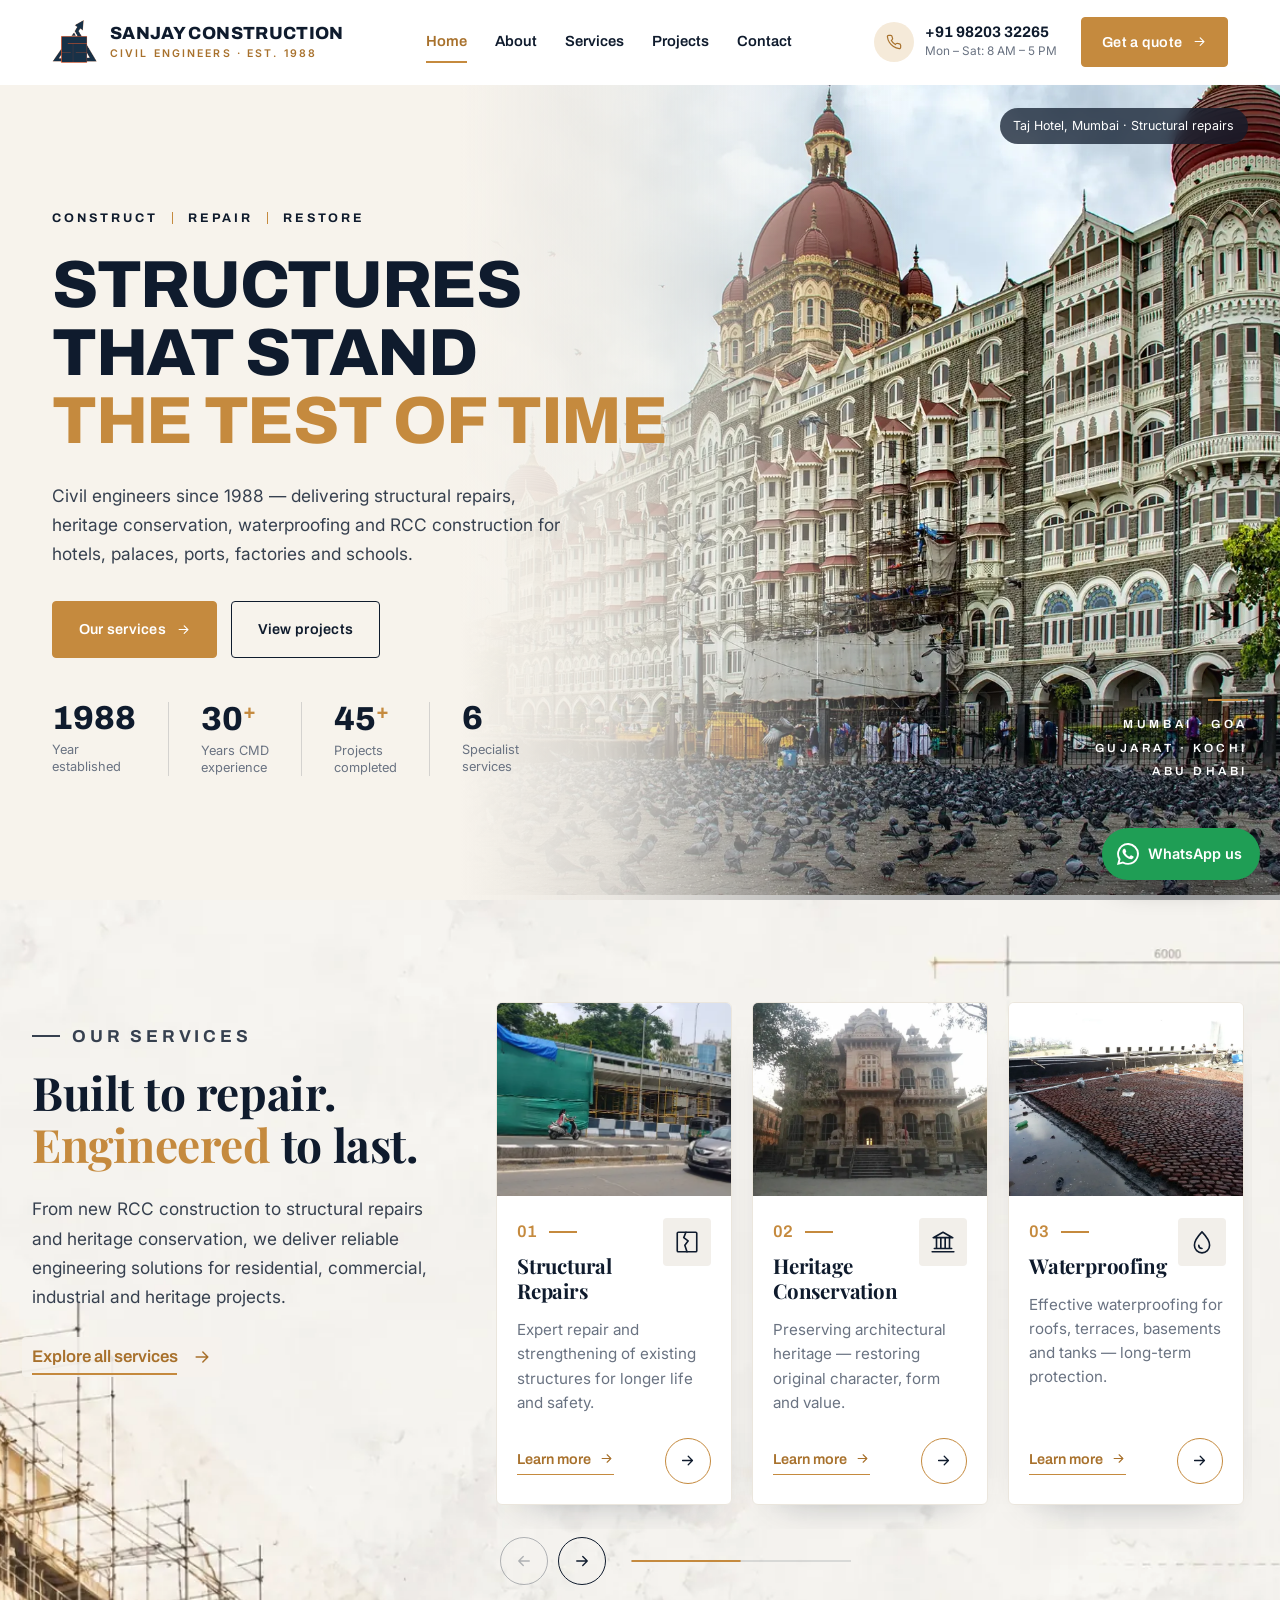
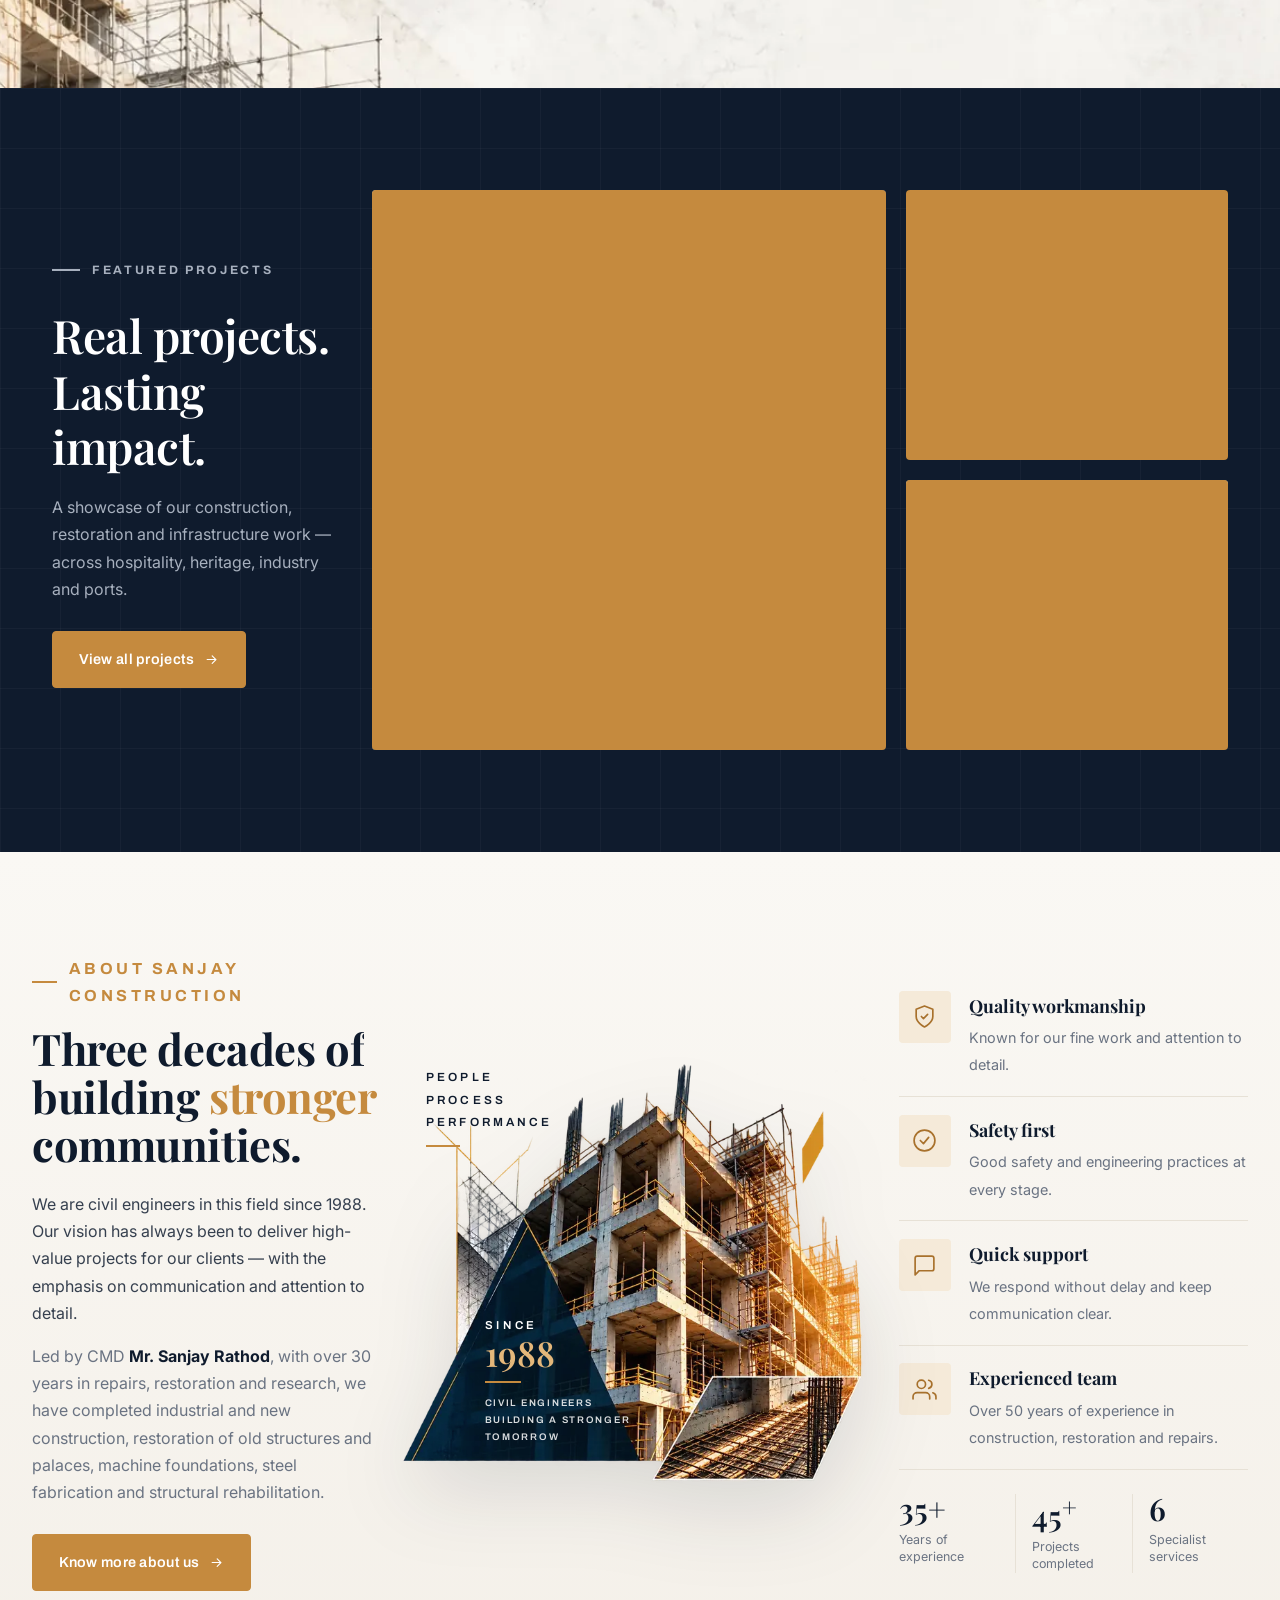
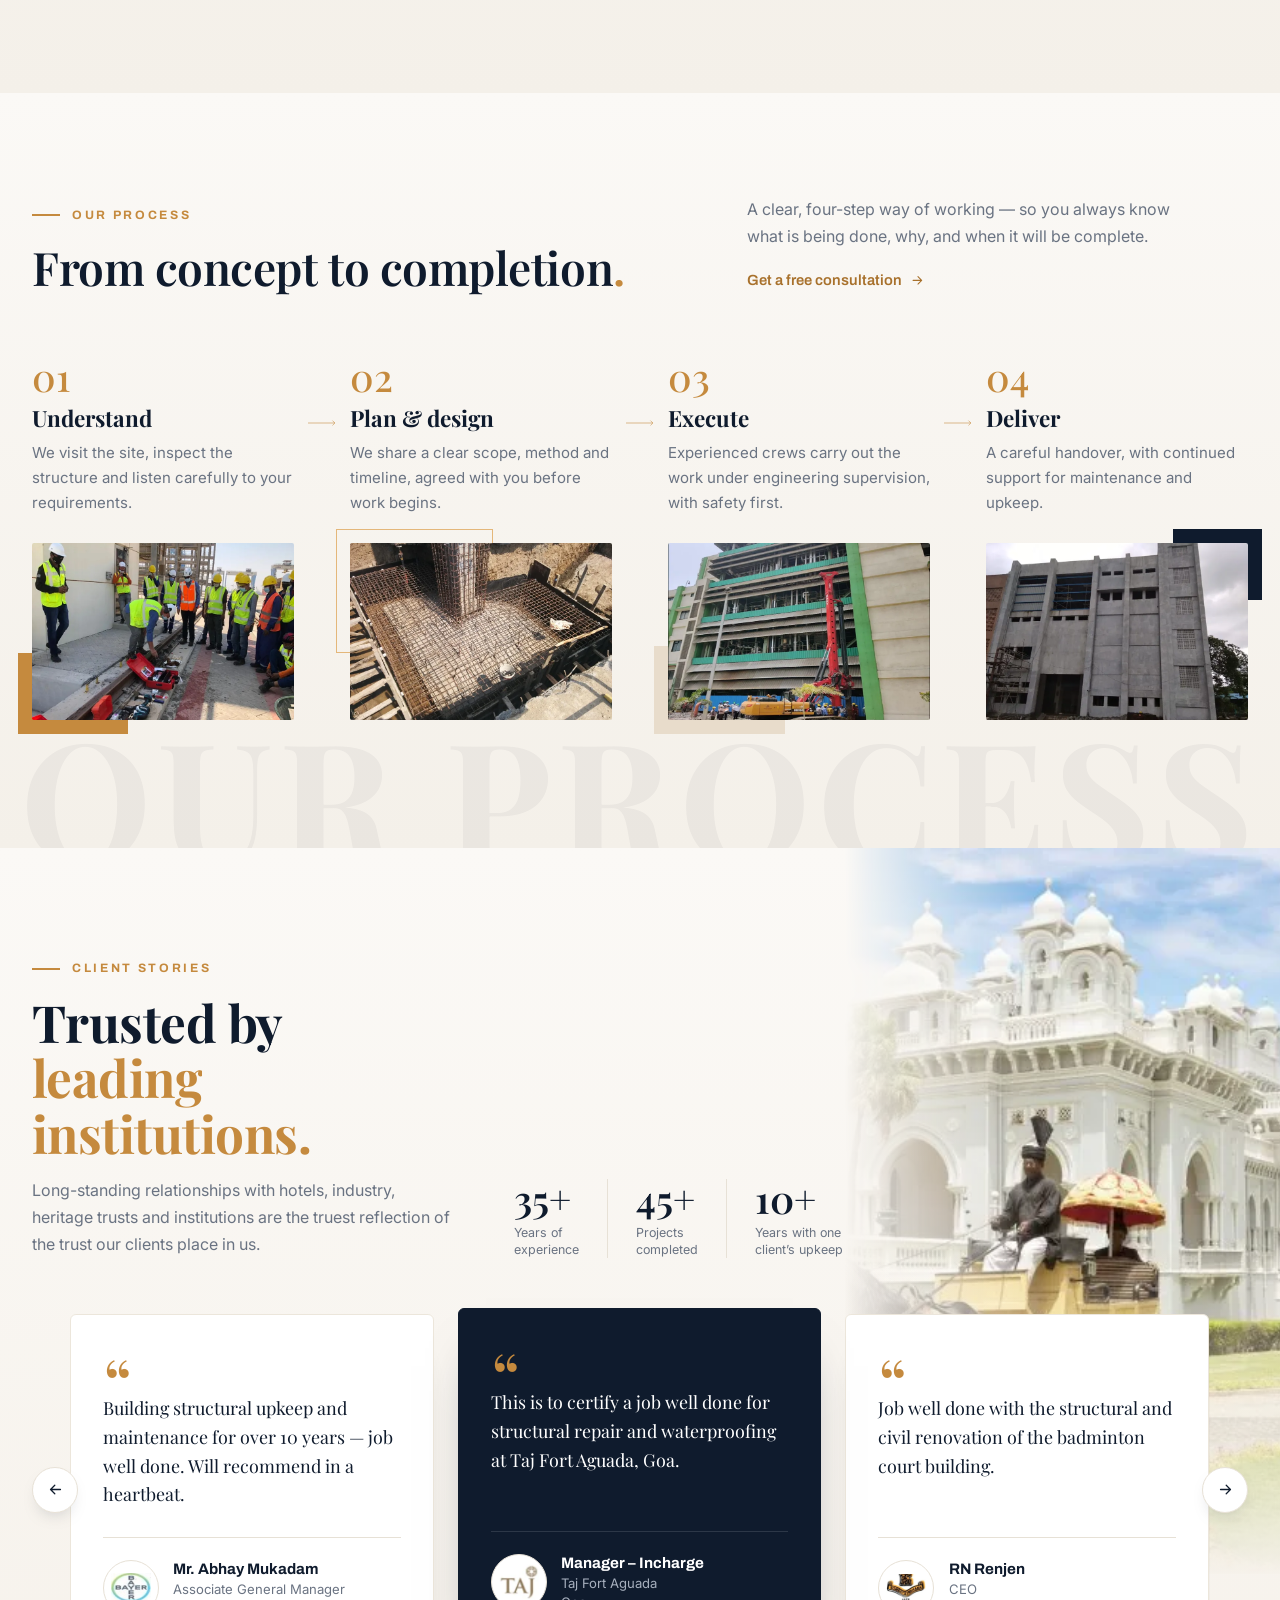
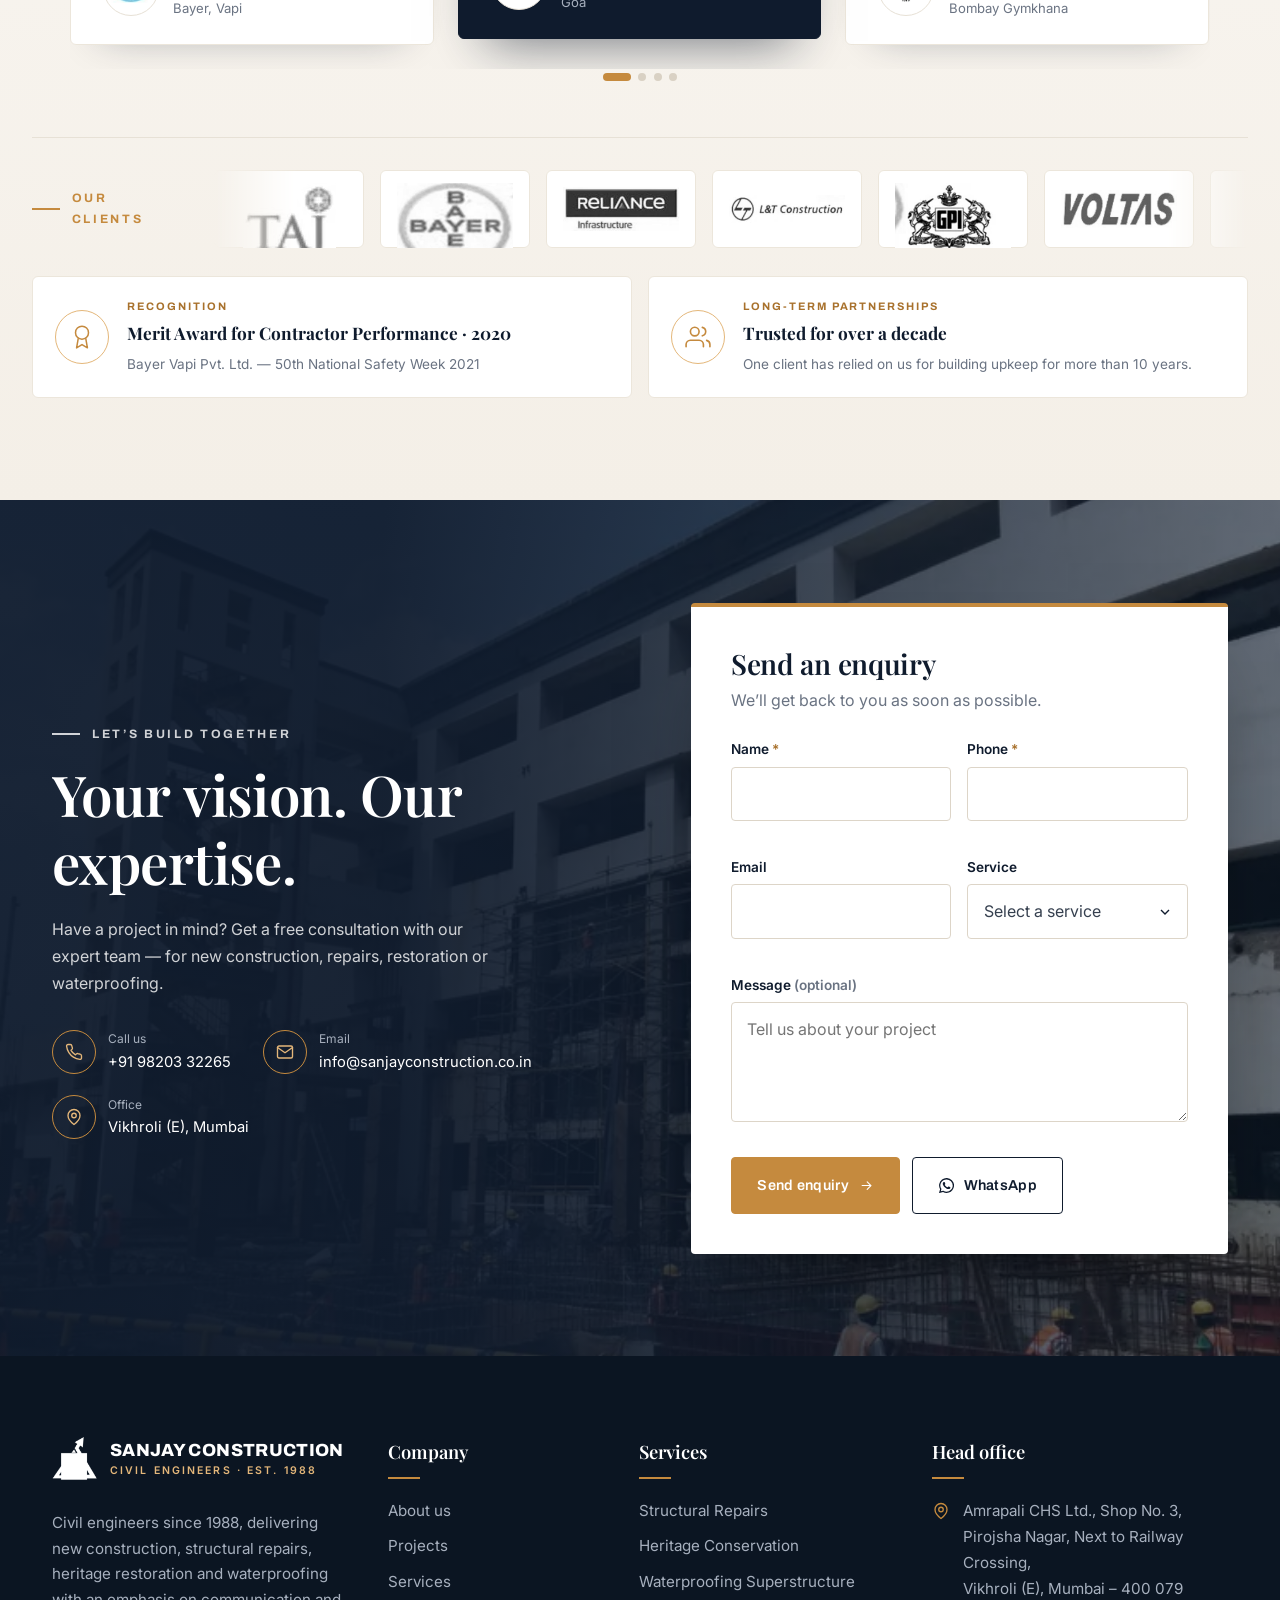
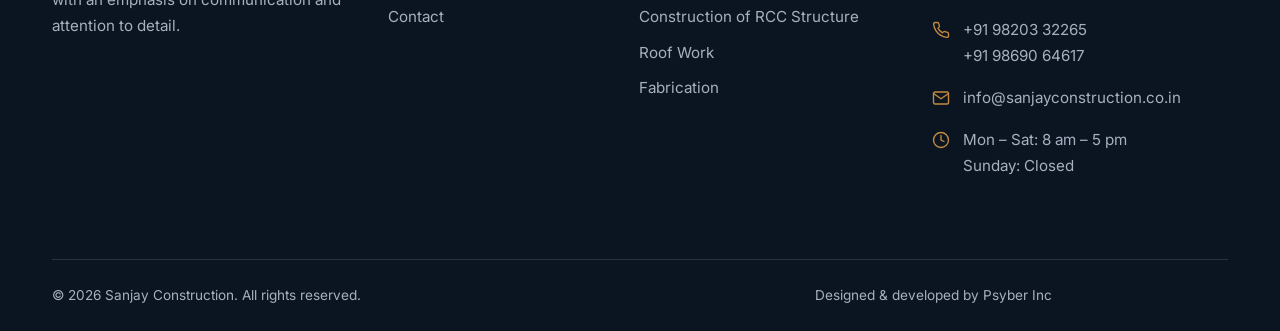
==== index.html @ 3caa157a "Redesigned Sanjay Construction website Static HTML/CSS/JS site: home, about, services, projects and " ====
<!doctype html>
<html lang="en-IN" class="no-js">
<head>
  <meta charset="utf-8">
  <meta name="viewport" content="width=device-width, initial-scale=1">
  <title>Sanjay Construction | Civil Engineers & Building Contractors in Mumbai since 1988</title>
  <meta name="description" content="Sanjay Construction — civil engineers since 1988. Structural repairs, heritage conservation, waterproofing, RCC construction, roof work and fabrication across Mumbai, India and the UAE.">
  <link rel="canonical" href="https://sanjayconstruction.co.in/">
  <meta name="theme-color" content="#0d1726">
  <meta property="og:type" content="website">
  <meta property="og:site_name" content="Sanjay Construction">
  <meta property="og:title" content="Sanjay Construction | Civil Engineers & Building Contractors in Mumbai since 1988">
  <meta property="og:description" content="Sanjay Construction — civil engineers since 1988. Structural repairs, heritage conservation, waterproofing, RCC construction, roof work and fabrication across Mumbai, India and the UAE.">
  <meta property="og:image" content="https://sanjayconstruction.co.in/assets/img/projects/taj-mumbai.webp">
  <meta property="og:url" content="https://sanjayconstruction.co.in/">
  <link rel="icon" type="image/png" href="assets/img/logo-mark.png">
  <link rel="preconnect" href="https://fonts.googleapis.com">
  <link rel="preconnect" href="https://fonts.gstatic.com" crossorigin>
  <link rel="stylesheet" href="https://fonts.googleapis.com/css2?family=Archivo:wght@500;600;700;800&family=Playfair+Display:wght@500;600;700&family=Inter:wght@400;500;600&display=swap">
  <script>if (!window.matchMedia("(prefers-reduced-motion: reduce)").matches) document.documentElement.classList.add("motion");</script>
  <link rel="stylesheet" href="assets/css/style.css?v=34">
  <link rel="preload" as="image" href="assets/img/projects/taj-mumbai.webp" imagesrcset="assets/img/projects/taj-mumbai-sm.webp 800w, assets/img/projects/taj-mumbai.webp 1600w" imagesizes="100vw">
  <script type="application/ld+json">
  {
    "@context": "https://schema.org",
    "@type": "GeneralContractor",
    "name": "Sanjay Construction",
    "url": "https://sanjayconstruction.co.in/",
    "logo": "https://sanjayconstruction.co.in/assets/img/logo-mark.png",
    "image": "https://sanjayconstruction.co.in/assets/img/projects/taj-mumbai.webp",
    "description": "Civil engineers since 1988 — structural repairs, heritage conservation, waterproofing, RCC construction, roof work and fabrication.",
    "foundingDate": "1988",
    "founder": { "@type": "Person", "name": "Sanjay Rathod", "jobTitle": "CMD" },
    "telephone": ["+91-9820332265", "+91-9869064617"],
    "email": "info@sanjayconstruction.co.in",
    "address": {
      "@type": "PostalAddress",
      "streetAddress": "Shop No. 3, Amrapali CHS Ltd., Pirojsha Nagar, Next to Railway Crossing, Vikhroli (E)",
      "addressLocality": "Mumbai",
      "postalCode": "400079",
      "addressRegion": "Maharashtra",
      "addressCountry": "IN"
    },
    "openingHoursSpecification": [{
      "@type": "OpeningHoursSpecification",
      "dayOfWeek": ["Monday", "Tuesday", "Wednesday", "Thursday", "Friday", "Saturday"],
      "opens": "08:00", "closes": "17:00"
    }]
  }
  </script>
</head>
<body>
<a class="skip-link" href="#main">Skip to content</a>
<svg width="0" height="0" style="position:absolute" aria-hidden="true">
  <defs>
    <symbol id="i-arrow" viewBox="0 0 24 24" fill="none" stroke="currentColor" stroke-width="1.8" stroke-linecap="round" stroke-linejoin="round"><path d="M5 12h14M13 6l6 6-6 6"/></symbol>
    <symbol id="i-left" viewBox="0 0 24 24" fill="none" stroke="currentColor" stroke-width="1.8" stroke-linecap="round" stroke-linejoin="round"><path d="M19 12H5M11 18l-6-6 6-6"/></symbol>
    <symbol id="i-close" viewBox="0 0 24 24" fill="none" stroke="currentColor" stroke-width="1.8" stroke-linecap="round"><path d="M6 6l12 12M18 6L6 18"/></symbol>
    <symbol id="i-phone" viewBox="0 0 24 24" fill="none" stroke="currentColor" stroke-width="1.8" stroke-linecap="round" stroke-linejoin="round"><path d="M22 16.9v3a2 2 0 0 1-2.2 2 19.8 19.8 0 0 1-8.6-3.1 19.5 19.5 0 0 1-6-6A19.8 19.8 0 0 1 2.1 4.2 2 2 0 0 1 4.1 2h3a2 2 0 0 1 2 1.7c.1.9.4 1.8.7 2.7a2 2 0 0 1-.5 2.1L8 9.8a16 16 0 0 0 6 6l1.3-1.3a2 2 0 0 1 2.1-.4c.9.3 1.8.6 2.7.7a2 2 0 0 1 1.7 2z"/></symbol>
    <symbol id="i-mail" viewBox="0 0 24 24" fill="none" stroke="currentColor" stroke-width="1.8" stroke-linecap="round" stroke-linejoin="round"><rect x="2" y="4" width="20" height="16" rx="2"/><path d="M22 6l-10 7L2 6"/></symbol>
    <symbol id="i-pin" viewBox="0 0 24 24" fill="none" stroke="currentColor" stroke-width="1.8" stroke-linecap="round" stroke-linejoin="round"><path d="M20 10c0 6-8 12-8 12s-8-6-8-12a8 8 0 0 1 16 0z"/><circle cx="12" cy="10" r="3"/></symbol>
    <symbol id="i-clock" viewBox="0 0 24 24" fill="none" stroke="currentColor" stroke-width="1.8" stroke-linecap="round"><circle cx="12" cy="12" r="10"/><path d="M12 6v6l4 2"/></symbol>
    <symbol id="i-award" viewBox="0 0 24 24" fill="none" stroke="currentColor" stroke-width="1.4" stroke-linecap="round" stroke-linejoin="round"><circle cx="12" cy="8" r="6"/><path d="M15.5 13.5 17 22l-5-3-5 3 1.5-8.5"/></symbol>
    <symbol id="i-whatsapp" viewBox="0 0 24 24" fill="currentColor"><path d="M17.5 14.4c-.3-.1-1.8-.9-2-1-.3-.1-.5-.1-.7.1-.2.3-.8 1-.9 1.2-.2.2-.3.2-.6.1-.3-.1-1.3-.5-2.4-1.5-.9-.8-1.5-1.8-1.7-2.1-.2-.3 0-.5.1-.6l.4-.5c.2-.2.2-.3.3-.5.1-.2.1-.4 0-.5l-.9-2.2c-.2-.6-.5-.5-.7-.5h-.6c-.2 0-.5.1-.8.4-.3.3-1 1-1 2.5s1.1 2.9 1.2 3.1c.1.2 2.1 3.2 5.1 4.5.7.3 1.3.5 1.7.6.7.2 1.4.2 1.9.1.6-.1 1.8-.7 2-1.4.2-.7.2-1.3.2-1.4-.1-.1-.3-.2-.6-.3zM12 21.8a9.9 9.9 0 0 1-5-1.4l-.4-.2-3.7 1 1-3.6-.2-.4A9.8 9.8 0 0 1 12 2.2a9.8 9.8 0 0 1 9.8 9.8c0 5.4-4.4 9.8-9.8 9.8zm8.4-18.2A11.8 11.8 0 0 0 1.7 17.7L0 24l6.4-1.7a11.8 11.8 0 0 0 5.6 1.4h.1A11.8 11.8 0 0 0 20.4 3.6z"/></symbol>
    <symbol id="i-building" viewBox="0 0 24 24" fill="none" stroke="currentColor" stroke-linecap="round" stroke-linejoin="round"><path d="M3 21h18M5 21V7l7-4 7 4v14M9 9h1M14 9h1M9 13h1M14 13h1M10 21v-4h4v4"/></symbol>
    <symbol id="i-column" viewBox="0 0 24 24" fill="none" stroke="currentColor" stroke-linecap="round" stroke-linejoin="round"><path d="M2 21h20M4 18h16M12 3 3 8h18zM6 8v10M10 8v10M14 8v10M18 8v10"/></symbol>
    <symbol id="i-foundation" viewBox="0 0 24 24" fill="none" stroke="currentColor" stroke-linecap="round" stroke-linejoin="round"><path d="M2 20h20M4 20v-5h16v5M7 15V9h10v6M10 9V4h4v5"/></symbol>
    <symbol id="i-beam" viewBox="0 0 24 24" fill="none" stroke="currentColor" stroke-linecap="round" stroke-linejoin="round"><path d="M3 5h18M3 19h18M12 5v14M3 5v2M21 5v2M3 19v-2M21 19v-2"/></symbol>
    <symbol id="i-shield" viewBox="0 0 24 24" fill="none" stroke="currentColor" stroke-linecap="round" stroke-linejoin="round"><path d="M12 22s8-4 8-10V5l-8-3-8 3v7c0 6 8 10 8 10z"/><path d="m9 12 2 2 4-4"/></symbol>
    <symbol id="i-layers" viewBox="0 0 24 24" fill="none" stroke="currentColor" stroke-linecap="round" stroke-linejoin="round"><path d="m12 2 10 5-10 5L2 7z"/><path d="m2 17 10 5 10-5M2 12l10 5 10-5"/></symbol>
    <symbol id="i-crack" viewBox="0 0 24 24" fill="none" stroke="currentColor" stroke-linecap="round" stroke-linejoin="round"><rect x="3" y="3" width="18" height="18" rx="1"/><path d="m11 3-2 5 4 3-3 4 2 6"/></symbol>
    <symbol id="i-users" viewBox="0 0 24 24" fill="none" stroke="currentColor" stroke-linecap="round" stroke-linejoin="round"><path d="M17 21v-2a4 4 0 0 0-4-4H5a4 4 0 0 0-4 4v2"/><circle cx="9" cy="7" r="4"/><path d="M23 21v-2a4 4 0 0 0-3-3.9M16 3.1a4 4 0 0 1 0 7.8"/></symbol>
    <symbol id="i-chat" viewBox="0 0 24 24" fill="none" stroke="currentColor" stroke-linecap="round" stroke-linejoin="round"><path d="M21 15a2 2 0 0 1-2 2H7l-4 4V5a2 2 0 0 1 2-2h14a2 2 0 0 1 2 2z"/></symbol>
    <symbol id="i-expand" viewBox="0 0 24 24" fill="none" stroke="currentColor" stroke-width="2" stroke-linecap="round" stroke-linejoin="round"><path d="M15 3h6v6M9 21H3v-6M21 3l-7 7M3 21l7-7"/></symbol>
    <symbol id="i-drop" viewBox="0 0 24 24" fill="none" stroke="currentColor" stroke-linecap="round" stroke-linejoin="round"><path d="M12 2.7s7 7.3 7 12.3a7 7 0 0 1-14 0c0-5 7-12.3 7-12.3z"/><path d="M9 15a3 3 0 0 0 3 3"/></symbol>
    <symbol id="i-roof" viewBox="0 0 24 24" fill="none" stroke="currentColor" stroke-linecap="round" stroke-linejoin="round"><path d="M2 12 12 4l10 8M5 10v10h14V10M10 20v-5h4v5"/></symbol>
    <symbol id="i-ruler" viewBox="0 0 24 24" fill="none" stroke="currentColor" stroke-linecap="round" stroke-linejoin="round"><path d="M3 17 17 3l4 4L7 21z"/><path d="m7 13 2 2M10 10l2 2M13 7l2 2"/></symbol>
    <symbol id="i-crane" viewBox="0 0 24 24" fill="none" stroke="currentColor" stroke-linecap="round" stroke-linejoin="round"><path d="M6 21V4h2v17M4 21h8M8 5h13l-4 4H8M18 9v4M16 13h4v3h-4z"/></symbol>
    <symbol id="i-key" viewBox="0 0 24 24" fill="none" stroke="currentColor" stroke-linecap="round" stroke-linejoin="round"><circle cx="8" cy="15" r="4"/><path d="m10.8 12.2 9.2-9.2M17 6l3 3M14 9l2 2"/></symbol>
    <symbol id="i-check" viewBox="0 0 24 24" fill="none" stroke="currentColor" stroke-linecap="round" stroke-linejoin="round"><circle cx="12" cy="12" r="10"/><path d="m8 12 3 3 5-6"/></symbol>
  </defs>
</svg>


<div class="progress" aria-hidden="true"></div>
<header class="site-header">
  <div class="container">
    <nav class="nav" aria-label="Primary">
      <a class="brand" href="index.html" aria-label="Sanjay Construction — home">
        <img src="assets/img/logo-mark.png" alt="" width="44" height="44">
        <span class="brand__text">
          <span class="brand__name">Sanjay Construction</span>
          <span class="brand__tag">Civil Engineers · Est. 1988</span>
        </span>
      </a>
      <div class="nav__links" id="primary-nav">
        <a class="nav__link" href="index.html" aria-current="page">Home</a>
        <a class="nav__link" href="about.html">About</a>
        <a class="nav__link" href="services.html">Services</a>
        <a class="nav__link" href="projects.html">Projects</a>
        <a class="nav__link" href="contact.html">Contact</a>
        <div class="nav__mobile-extra">
          <a href="tel:+919820332265">+91 98203 32265</a>
          <a href="mailto:info@sanjayconstruction.co.in">info@sanjayconstruction.co.in</a>
          <span>Vikhroli (E), Mumbai 400 079</span>
        </div>
      </div>
      <div class="nav__cta">
        <a class="nav__phone" href="tel:+919820332265"><span class="nav__phone-icon"><svg aria-hidden="true"><use href="#i-phone"/></svg></span><span><b>+91 98203 32265</b><small>Mon – Sat: 8 AM – 5 PM</small></span></a>
        <a class="btn btn--copper" href="contact.html">Get a quote <svg aria-hidden="true"><use href="#i-arrow"/></svg></a>
        <button class="nav__toggle" type="button" aria-controls="primary-nav" aria-expanded="false" aria-label="Open menu"><span></span><span></span><span></span></button>
      </div>
    </nav>
  </div>
</header>
<main id="main">

  <!-- ============ HERO ============ -->
  <section class="hero" aria-labelledby="hero-title">
    <div class="hero__media" data-parallax="0.12">
      <img src="assets/img/projects/taj-mumbai.webp" srcset="assets/img/projects/taj-mumbai-sm.webp 800w, assets/img/projects/taj-mumbai.webp 1600w" sizes="(min-width: 900px) 64vw, 100vw" alt="The Taj Hotel, Mumbai — structural repairs by Sanjay Construction" fetchpriority="high" width="1600" height="1190">
    </div>
    <p class="hero__caption">Taj Hotel, Mumbai · Structural repairs</p>
    <div class="container hero__inner">
      <div class="hero__content">
        <p class="hero__kicker">Construct <i></i> Repair <i></i> Restore</p>
        <h1 class="hero__title" id="hero-title">
          <span class="line"><span>Structures</span></span>
          <span class="line"><span>that stand</span></span>
          <span class="line gold"><span>the test of time</span></span>
        </h1>
        <p class="hero__lead">Civil engineers since 1988 — delivering structural repairs, heritage conservation, waterproofing and RCC construction for hotels, palaces, ports, factories and schools.</p>
        <div class="hero__actions">
          <a class="btn btn--gold" href="#services">Our services <svg aria-hidden="true"><use href="#i-arrow"/></svg></a>
          <a class="btn btn--outline" href="projects.html">View projects</a>
        </div>
        <div class="hero__stats">
          <div class="hero__stat"><b data-count="1988" data-from="1950">1988</b><span>Year<br>established</span></div>
          <div class="hero__stat"><b><span data-count="30">30</span><sup>+</sup></b><span>Years CMD<br>experience</span></div>
          <div class="hero__stat"><b><span data-count="45">45</span><sup>+</sup></b><span>Projects<br>completed</span></div>
          <div class="hero__stat"><b data-count="6">6</b><span>Specialist<br>services</span></div>
        </div>
      </div>
    </div>
    <p class="hero__side">Mumbai · Goa<br>Gujarat · Kochi<br>Abu Dhabi</p>
  </section>

  <!-- ============ SERVICES ============ -->
  <section class="section services-bg" id="services" aria-labelledby="services-title">
    <div class="container container--wide svc-wrap">
      <div class="svc-intro reveal">
        <p class="label">Our services</p>
        <h2 id="services-title">Built to repair. <span class="gold">Engineered</span> to last.</h2>
        <p>From new RCC construction to structural repairs and heritage conservation, we deliver reliable engineering solutions for residential, commercial, industrial and heritage projects.</p>
        <a class="svc-intro__link" href="services.html">Explore all services <svg aria-hidden="true"><use href="#i-arrow"/></svg></a>
      </div>
      <div class="carousel reveal reveal--right" data-carousel>
        <div class="carousel__track" tabindex="0" aria-label="Services — scroll for more">
          <a class="scard" href="services.html#structural-repairs">
            <span class="scard__img"><img src="assets/img/projects/sardar-patel-bridge-sm.webp" alt="Structural repairs at Sardar Patel Bridge, Surat" loading="lazy" draggable="false"></span>
            <div class="scard__body">
              <div class="scard__head"><div><span class="scard__num">01</span><h3>Structural Repairs</h3></div><span class="scard__icon"><svg aria-hidden="true"><use href="#i-crack"/></svg></span></div>
              <span class="scard__text">Expert repair and strengthening of existing structures for longer life and safety.</span>
              <span class="scard__foot"><span class="scard__more">Learn more <svg aria-hidden="true"><use href="#i-arrow"/></svg></span><span class="scard__go"><svg aria-hidden="true"><use href="#i-arrow"/></svg></span></span>
            </div>
          </a>
          <a class="scard" href="services.html#heritage-conservation">
            <span class="scard__img"><img src="assets/img/projects/mani-mandir-sm.webp" alt="Wagh Mandir Palace, Morbi" loading="lazy" draggable="false"></span>
            <div class="scard__body">
              <div class="scard__head"><div><span class="scard__num">02</span><h3>Heritage Conservation</h3></div><span class="scard__icon"><svg aria-hidden="true"><use href="#i-column"/></svg></span></div>
              <span class="scard__text">Preserving architectural heritage — restoring original character, form and value.</span>
              <span class="scard__foot"><span class="scard__more">Learn more <svg aria-hidden="true"><use href="#i-arrow"/></svg></span><span class="scard__go"><svg aria-hidden="true"><use href="#i-arrow"/></svg></span></span>
            </div>
          </a>
          <a class="scard" href="services.html#waterproofing">
            <span class="scard__img"><img src="assets/img/projects/icici-sm.webp" alt="Terrace waterproofing work" loading="lazy" draggable="false"></span>
            <div class="scard__body">
              <div class="scard__head"><div><span class="scard__num">03</span><h3>Waterproofing</h3></div><span class="scard__icon"><svg aria-hidden="true"><use href="#i-drop"/></svg></span></div>
              <span class="scard__text">Effective waterproofing for roofs, terraces, basements and tanks — long-term protection.</span>
              <span class="scard__foot"><span class="scard__more">Learn more <svg aria-hidden="true"><use href="#i-arrow"/></svg></span><span class="scard__go"><svg aria-hidden="true"><use href="#i-arrow"/></svg></span></span>
            </div>
          </a>
          <a class="scard" href="services.html#rcc-construction">
            <span class="scard__img"><img src="assets/img/projects/rcc-frame-sm.webp" alt="RCC framed building under construction" loading="lazy" draggable="false"></span>
            <div class="scard__body">
              <div class="scard__head"><div><span class="scard__num">04</span><h3>RCC Construction</h3></div><span class="scard__icon"><svg aria-hidden="true"><use href="#i-building"/></svg></span></div>
              <span class="scard__text">Strong and durable RCC structures for residential, commercial and industrial buildings.</span>
              <span class="scard__foot"><span class="scard__more">Learn more <svg aria-hidden="true"><use href="#i-arrow"/></svg></span><span class="scard__go"><svg aria-hidden="true"><use href="#i-arrow"/></svg></span></span>
            </div>
          </a>
          <a class="scard" href="services.html#roof-work">
            <span class="scard__img"><img src="assets/img/projects/vijay-steel-sm.webp" alt="Steel roof structure under construction" loading="lazy" draggable="false"></span>
            <div class="scard__body">
              <div class="scard__head"><div><span class="scard__num">05</span><h3>Roof Work</h3></div><span class="scard__icon"><svg aria-hidden="true"><use href="#i-roof"/></svg></span></div>
              <span class="scard__text">Roofing installation and repair, including insulation, sheet metal and vapour barriers.</span>
              <span class="scard__foot"><span class="scard__more">Learn more <svg aria-hidden="true"><use href="#i-arrow"/></svg></span><span class="scard__go"><svg aria-hidden="true"><use href="#i-arrow"/></svg></span></span>
            </div>
          </a>
          <a class="scard" href="services.html#fabrication">
            <span class="scard__img"><img src="assets/img/projects/bmct-port-sm.webp" alt="Structural steel frames erected on site" loading="lazy" draggable="false"></span>
            <div class="scard__body">
              <div class="scard__head"><div><span class="scard__num">06</span><h3>Fabrication Works</h3></div><span class="scard__icon"><svg aria-hidden="true"><use href="#i-beam"/></svg></span></div>
              <span class="scard__text">Structural steel fabrication and erection, with prototypes for approval before work begins.</span>
              <span class="scard__foot"><span class="scard__more">Learn more <svg aria-hidden="true"><use href="#i-arrow"/></svg></span><span class="scard__go"><svg aria-hidden="true"><use href="#i-arrow"/></svg></span></span>
            </div>
          </a>
        </div>
        <div class="carousel__nav">
          <button class="carousel__btn" type="button" data-prev aria-label="Previous services"><svg aria-hidden="true"><use href="#i-left"/></svg></button>
          <button class="carousel__btn" type="button" data-next aria-label="Next services"><svg aria-hidden="true"><use href="#i-arrow"/></svg></button>
          <span class="carousel__bar" aria-hidden="true"><i></i></span>
        </div>
      </div>
    </div>
  </section>

  <!-- ============ FEATURED PROJECTS ============ -->
  <section class="section featured" aria-labelledby="featured-title">
    <div class="container">
      <div class="featured__grid">
        <div class="featured__intro reveal reveal--left">
          <p class="label">Featured projects</p>
          <h2 id="featured-title">Real projects. Lasting impact.</h2>
          <p>A showcase of our construction, restoration and infrastructure work — across hospitality, heritage, industry and ports.</p>
          <a class="btn btn--gold" href="projects.html">View all projects <svg aria-hidden="true"><use href="#i-arrow"/></svg></a>
        </div>
        <a class="ftile featured__main wipe" href="projects.html#structural">
          <img src="assets/img/projects/taj-facade.webp" srcset="assets/img/projects/taj-facade-sm.webp 800w, assets/img/projects/taj-facade.webp 1800w" sizes="(min-width: 1000px) 45vw, 100vw" alt="Façade of the Taj Hotel, Mumbai" loading="lazy">
          <span class="ftile__label"><span><small>Structural repairs · 2010</small><b>Taj Hotel</b><span>Mumbai, Maharashtra</span></span><span class="ftile__go"><svg aria-hidden="true"><use href="#i-arrow"/></svg></span></span>
        </a>
        <a class="ftile wipe" style="--d:.15s" href="projects.html#heritage">
          <img src="assets/img/projects/mani-mandir-night-sm.webp" alt="Wagh Mandir Palace, Morbi, illuminated at night" loading="lazy">
          <span class="ftile__label"><span><small>Heritage restoration</small><b>Wagh Mandir Palace</b><span>Morbi, Gujarat</span></span><span class="ftile__go"><svg aria-hidden="true"><use href="#i-arrow"/></svg></span></span>
        </a>
        <a class="ftile wipe" style="--d:.3s" href="projects.html#rcc">
          <img src="assets/img/projects/khalifa-port-sm.webp" alt="Site team at Khalifa Port, Abu Dhabi" loading="lazy">
          <span class="ftile__label"><span><small>RCC construction</small><b>Khalifa Port</b><span>Abu Dhabi, UAE</span></span><span class="ftile__go"><svg aria-hidden="true"><use href="#i-arrow"/></svg></span></span>
        </a>
      </div>
    </div>
  </section>

  <!-- ============ ABOUT ============ -->
  <section class="section about-x" aria-labelledby="about-title">
    <div class="container container--wide about-x__grid">
      <div class="about-x__text reveal reveal--left">
        <p class="label">About Sanjay Construction</p>
        <h2 id="about-title">Three decades of building <span class="gold">stronger</span> communities.</h2>
        <p>We are civil engineers in this field since 1988. Our vision has always been to deliver high-value projects for our clients — with the emphasis on communication and attention to detail.</p>
        <p class="muted">Led by CMD <b>Mr. Sanjay Rathod</b>, with over 30 years in repairs, restoration and research, we have completed industrial and new construction, restoration of old structures and palaces, machine foundations, steel fabrication and structural rehabilitation.</p>
        <a class="btn btn--gold" href="about.html">Know more about us <svg aria-hidden="true"><use href="#i-arrow"/></svg></a>
      </div>

      <div class="about-x__visual reveal reveal--zoom">
        <img src="assets/img/about-collage.webp" srcset="assets/img/about-collage-sm.webp 700w, assets/img/about-collage.webp 1100w" sizes="(min-width: 1200px) 38vw, (min-width: 900px) 50vw, 100vw" alt="RCC building under construction with scaffolding and reinforcement work" loading="lazy" width="1100" height="974">
        <p class="about-x__tag">People<br>Process<br>Performance</p>
        <div class="about-x__since">
          <small>Since</small>
          <b>1988</b>
          <span>Civil engineers<br>building a stronger<br>tomorrow</span>
        </div>
      </div>

      <div class="about-x__side reveal reveal--right">
        <ul class="about-x__feats">
          <li><span class="about-x__icon"><svg aria-hidden="true"><use href="#i-shield"/></svg></span><div><b>Quality workmanship</b><span>Known for our fine work and attention to detail.</span></div></li>
          <li><span class="about-x__icon"><svg aria-hidden="true"><use href="#i-check"/></svg></span><div><b>Safety first</b><span>Good safety and engineering practices at every stage.</span></div></li>
          <li><span class="about-x__icon"><svg aria-hidden="true"><use href="#i-chat"/></svg></span><div><b>Quick support</b><span>We respond without delay and keep communication clear.</span></div></li>
          <li><span class="about-x__icon"><svg aria-hidden="true"><use href="#i-users"/></svg></span><div><b>Experienced team</b><span>Over 50 years of experience in construction, restoration and repairs.</span></div></li>
        </ul>
        <div class="about-x__stats">
          <div><b><span data-count="35">35</span>+</b><span>Years of<br>experience</span></div>
          <div><b><span data-count="45">45</span><sup>+</sup></b><span>Projects<br>completed</span></div>
          <div><b data-count="6">6</b><span>Specialist<br>services</span></div>
        </div>
      </div>
    </div>
  </section>

  <!-- ============ PROCESS ============ -->
  <section class="section process-x" aria-labelledby="process-title">
    <div class="container container--wide">
      <div class="process-x__head">
        <div class="reveal">
          <p class="label">Our process</p>
          <h2 id="process-title">From concept to completion<span class="gold">.</span></h2>
        </div>
        <div class="process-x__intro reveal">
          <p>A clear, four-step way of working — so you always know what is being done, why, and when it will be complete.</p>
          <a class="link" href="#enquiry">Get a free consultation <svg aria-hidden="true"><use href="#i-arrow"/></svg></a>
        </div>
      </div>

      <ol class="steps-x" data-stagger>
        <li class="step-x step-x--a reveal">
          <span class="step-x__no">01</span>
          <h3>Understand</h3>
          <p>We visit the site, inspect the structure and listen carefully to your requirements.</p>
          <figure class="step-x__img"><img src="assets/img/projects/khalifa-port-sm.webp" alt="Engineering team inspecting the site at Khalifa Port" loading="lazy" width="800" height="674"></figure>
          <svg class="step-x__arrow" aria-hidden="true" viewBox="0 0 60 12"><path d="M0 6h56M51 1l5 5-5 5" fill="none" stroke="currentColor" stroke-width="1.2"/></svg>
        </li>
        <li class="step-x step-x--b reveal">
          <span class="step-x__no">02</span>
          <h3>Plan &amp; design</h3>
          <p>We share a clear scope, method and timeline, agreed with you before work begins.</p>
          <figure class="step-x__img"><img src="assets/img/projects/rcc-reinforcement-sm.webp" alt="Reinforcement detailing for an RCC footing" loading="lazy" width="800" height="600"></figure>
          <svg class="step-x__arrow" aria-hidden="true" viewBox="0 0 60 12"><path d="M0 6h56M51 1l5 5-5 5" fill="none" stroke="currentColor" stroke-width="1.2"/></svg>
        </li>
        <li class="step-x step-x--c reveal">
          <span class="step-x__no">03</span>
          <h3>Execute</h3>
          <p>Experienced crews carry out the work under engineering supervision, with safety first.</p>
          <figure class="step-x__img"><img src="assets/img/projects/bayer-piling-sm.webp" alt="Piling work in progress at Bayer, Vapi" loading="lazy" width="800" height="728"></figure>
          <svg class="step-x__arrow" aria-hidden="true" viewBox="0 0 60 12"><path d="M0 6h56M51 1l5 5-5 5" fill="none" stroke="currentColor" stroke-width="1.2"/></svg>
        </li>
        <li class="step-x step-x--d reveal">
          <span class="step-x__no">04</span>
          <h3>Deliver</h3>
          <p>A careful handover, with continued support for maintenance and upkeep.</p>
          <figure class="step-x__img"><img src="assets/img/projects/igpl-sm.webp" alt="Completed building at IGPL, Taloja" loading="lazy" width="800" height="600"></figure>
        </li>
      </ol>
    </div>
    <p class="process-x__mark" aria-hidden="true">Our Process</p>
  </section>


  <!-- ============ CLIENT STORIES ============ -->
  <section class="section trust-x" aria-labelledby="trust-title">
    <div class="trust-x__photo" aria-hidden="true"><img src="assets/img/projects/pf-taj-falaknuma.webp" alt="" loading="lazy"></div>
    <div class="container container--wide">
      <div class="trust-x__head">
        <div class="trust-x__intro reveal">
          <p class="label">Client stories</p>
          <h2 id="trust-title">Trusted by <span class="gold">leading institutions.</span></h2>
          <p>Long-standing relationships with hotels, industry, heritage trusts and institutions are the truest reflection of the trust our clients place in us.</p>
        </div>
        <ul class="trust-x__stats reveal">
          <li><b><span data-count="35">35</span>+</b><span>Years of<br>experience</span></li>
          <li><b><span data-count="45">45</span>+</b><span>Projects<br>completed</span></li>
          <li><b><span data-count="10">10</span>+</b><span>Years with one<br>client’s upkeep</span></li>
        </ul>
      </div>

      <div class="tcar reveal" data-tcar aria-roledescription="carousel" aria-label="Client testimonials">
        <button class="tcar__arrow tcar__arrow--prev" type="button" data-prev aria-label="Previous testimonial"><svg aria-hidden="true"><use href="#i-left"/></svg></button>
        <div class="tcar__viewport">
          <div class="tcar__track">
            <figure class="tcard">
              <blockquote>Building structural upkeep and maintenance for over 10 years — job well done. Will recommend in a heartbeat.</blockquote>
              <figcaption><span class="tcard__logo"><img src="assets/img/clients/bayer.webp" alt="Bayer" loading="lazy"></span><span><b>Mr. Abhay Mukadam</b>Associate General Manager<br>Bayer, Vapi</span></figcaption>
            </figure>
            <figure class="tcard">
              <blockquote>This is to certify a job well done for structural repair and waterproofing at Taj Fort Aguada, Goa.</blockquote>
              <figcaption><span class="tcard__logo"><img src="assets/img/clients/taj.webp" alt="Taj" loading="lazy"></span><span><b>Manager – Incharge</b>Taj Fort Aguada<br>Goa</span></figcaption>
            </figure>
            <figure class="tcard">
              <blockquote>Job well done with the structural and civil renovation of the badminton court building.</blockquote>
              <figcaption><span class="tcard__logo"><img src="assets/img/clients/gymkhana.webp" alt="Bombay Gymkhana" loading="lazy"></span><span><b>RN Renjen</b>CEO<br>Bombay Gymkhana</span></figcaption>
            </figure>
            <figure class="tcard">
              <blockquote>Perfectly completed structural repairs at SEEPZ, Andheri East.</blockquote>
              <figcaption><span class="tcard__logo"><img src="assets/img/clients/nfcd.webp" alt="NFCD of India" loading="lazy"></span><span><b>Mr. Sailesh J Savakande</b>Regional Manager<br>NFCD of India Ltd.</span></figcaption>
            </figure>
            <figure class="tcard">
              <blockquote>Completed restoration of Wagh Mandir at Morvi, Gujarat.</blockquote>
              <figcaption><span class="tcard__logo"><img src="assets/img/clients/morvi-palace.webp" alt="Maharani Morvi Palace" loading="lazy"></span><span><b>V M Shah</b>Manager<br>Wagh Mandir, Morvi</span></figcaption>
            </figure>
            <figure class="tcard">
              <blockquote>For demonstrating good safety and engineering practices — happy with the work done.</blockquote>
              <figcaption><span class="tcard__logo"><img src="assets/img/clients/bayer.webp" alt="Bayer" loading="lazy"></span><span><b>Narendra Shah</b>Director &amp; Site Manager<br>Bayer Vapi Pvt. Ltd.</span></figcaption>
            </figure>
          </div>
        </div>
        <button class="tcar__arrow tcar__arrow--next" type="button" data-next aria-label="Next testimonial"><svg aria-hidden="true"><use href="#i-arrow"/></svg></button>
        <div class="tcar__dots" aria-hidden="true"></div>
      </div>

      <div class="trust-x__clients reveal">
        <p class="label">Our clients</p>
        <div class="logo-strip">
          <div class="logo-strip__track">
            <span class="logo-chip"><img src="assets/img/clients/taj.webp" alt="Taj" loading="lazy"></span><span class="logo-chip"><img src="assets/img/clients/bayer.webp" alt="Bayer" loading="lazy"></span><span class="logo-chip"><img src="assets/img/clients/reliance.webp" alt="Reliance Infrastructure" loading="lazy"></span><span class="logo-chip"><img src="assets/img/clients/lt.webp" alt="L&amp;T Construction" loading="lazy"></span><span class="logo-chip"><img src="assets/img/clients/godfrey.webp" alt="Godfrey Phillips" loading="lazy"></span><span class="logo-chip"><img src="assets/img/clients/voltas.webp" alt="Voltas" loading="lazy"></span><span class="logo-chip"><img src="assets/img/clients/deutsche.webp" alt="Deutsche Bank" loading="lazy"></span><span class="logo-chip"><img src="assets/img/clients/bombay-dyeing.webp" alt="Bombay Dyeing" loading="lazy"></span><span class="logo-chip"><img src="assets/img/clients/vivanta.webp" alt="Vivanta" loading="lazy"></span><span class="logo-chip"><img src="assets/img/clients/gymkhana.webp" alt="Bombay Gymkhana" loading="lazy"></span><span class="logo-chip"><img src="assets/img/clients/huhtamaki.webp" alt="Huhtamaki PPL" loading="lazy"></span><span class="logo-chip"><img src="assets/img/clients/man-infra.webp" alt="MAN Infraconstruction" loading="lazy"></span><span class="logo-chip"><img src="assets/img/clients/nfcd.webp" alt="NFCD" loading="lazy"></span><span class="logo-chip"><img src="assets/img/clients/seva-sadan.webp" alt="Seva Sadan" loading="lazy"></span><span class="logo-chip"><img src="assets/img/clients/structwel.webp" alt="Structwel Designers" loading="lazy"></span><span class="logo-chip"><img src="assets/img/clients/midtown.webp" alt="Hotel Midtown Pritam" loading="lazy"></span><span class="logo-chip"><img src="assets/img/clients/morvi-palace.webp" alt="Maharani Morvi Palace" loading="lazy"></span><span class="logo-chip"><img src="assets/img/clients/sun-vacuum.webp" alt="Sun Vacuum Formers" loading="lazy"></span><span class="logo-chip"><img src="assets/img/clients/bilag.webp" alt="Bilag Industries" loading="lazy"></span><span class="logo-chip"><img src="assets/img/clients/elohouse.webp" alt="Elohouse" loading="lazy"></span><span class="logo-chip"><img src="assets/img/clients/zauba.webp" alt="Zauba Corp" loading="lazy"></span><span class="logo-chip"><img src="assets/img/clients/cottonyarn.webp" alt="CottonYarnMarket" loading="lazy"></span><span class="logo-chip" aria-hidden="true"><img src="assets/img/clients/taj.webp" alt="" loading="lazy"></span><span class="logo-chip" aria-hidden="true"><img src="assets/img/clients/bayer.webp" alt="" loading="lazy"></span><span class="logo-chip" aria-hidden="true"><img src="assets/img/clients/reliance.webp" alt="" loading="lazy"></span><span class="logo-chip" aria-hidden="true"><img src="assets/img/clients/lt.webp" alt="" loading="lazy"></span><span class="logo-chip" aria-hidden="true"><img src="assets/img/clients/godfrey.webp" alt="" loading="lazy"></span><span class="logo-chip" aria-hidden="true"><img src="assets/img/clients/voltas.webp" alt="" loading="lazy"></span><span class="logo-chip" aria-hidden="true"><img src="assets/img/clients/deutsche.webp" alt="" loading="lazy"></span><span class="logo-chip" aria-hidden="true"><img src="assets/img/clients/bombay-dyeing.webp" alt="" loading="lazy"></span><span class="logo-chip" aria-hidden="true"><img src="assets/img/clients/vivanta.webp" alt="" loading="lazy"></span><span class="logo-chip" aria-hidden="true"><img src="assets/img/clients/gymkhana.webp" alt="" loading="lazy"></span><span class="logo-chip" aria-hidden="true"><img src="assets/img/clients/huhtamaki.webp" alt="" loading="lazy"></span><span class="logo-chip" aria-hidden="true"><img src="assets/img/clients/man-infra.webp" alt="" loading="lazy"></span><span class="logo-chip" aria-hidden="true"><img src="assets/img/clients/nfcd.webp" alt="" loading="lazy"></span><span class="logo-chip" aria-hidden="true"><img src="assets/img/clients/seva-sadan.webp" alt="" loading="lazy"></span><span class="logo-chip" aria-hidden="true"><img src="assets/img/clients/structwel.webp" alt="" loading="lazy"></span><span class="logo-chip" aria-hidden="true"><img src="assets/img/clients/midtown.webp" alt="" loading="lazy"></span><span class="logo-chip" aria-hidden="true"><img src="assets/img/clients/morvi-palace.webp" alt="" loading="lazy"></span><span class="logo-chip" aria-hidden="true"><img src="assets/img/clients/sun-vacuum.webp" alt="" loading="lazy"></span><span class="logo-chip" aria-hidden="true"><img src="assets/img/clients/bilag.webp" alt="" loading="lazy"></span><span class="logo-chip" aria-hidden="true"><img src="assets/img/clients/elohouse.webp" alt="" loading="lazy"></span><span class="logo-chip" aria-hidden="true"><img src="assets/img/clients/zauba.webp" alt="" loading="lazy"></span><span class="logo-chip" aria-hidden="true"><img src="assets/img/clients/cottonyarn.webp" alt="" loading="lazy"></span>
          </div>
        </div>
      </div>

      <div class="trust-x__badges reveal">
        <div class="tbadge"><span class="tbadge__icon"><svg aria-hidden="true"><use href="#i-award"/></svg></span><div><small>Recognition</small><b>Merit Award for Contractor Performance · 2020</b><span>Bayer Vapi Pvt. Ltd. — 50th National Safety Week 2021</span></div></div>
        <div class="tbadge"><span class="tbadge__icon"><svg aria-hidden="true"><use href="#i-users"/></svg></span><div><small>Long-term partnerships</small><b>Trusted for over a decade</b><span>One client has relied on us for building upkeep for more than 10 years.</span></div></div>
      </div>
    </div>
  </section>


  <!-- ============ CONTACT ============ -->
  <section class="contact-band" id="enquiry" aria-labelledby="contact-title">
    <div class="contact-band__media" data-parallax="0.15"><img src="assets/img/projects/rcc-frame-sm.webp" alt="" loading="lazy"></div>
    <div class="container">
      <div class="reveal reveal--left">
        <p class="label">Let’s build together</p>
        <h2 id="contact-title">Your vision. Our expertise.</h2>
        <p>Have a project in mind? Get a free consultation with our expert team — for new construction, repairs, restoration or waterproofing.</p>
        <div class="chips">
          <a class="chip" href="tel:+919820332265"><span><svg aria-hidden="true"><use href="#i-phone"/></svg></span><div><small>Call us</small>+91 98203 32265</div></a>
          <a class="chip" href="mailto:info@sanjayconstruction.co.in"><span><svg aria-hidden="true"><use href="#i-mail"/></svg></span><div><small>Email</small>info@sanjayconstruction.co.in</div></a>
          <a class="chip" href="contact.html"><span><svg aria-hidden="true"><use href="#i-pin"/></svg></span><div><small>Office</small>Vikhroli (E), Mumbai</div></a>
        </div>
      </div>
      <form class="form reveal reveal--right" id="enquiry-form" novalidate aria-labelledby="form-title">
        <h2 id="form-title">Send an enquiry</h2>
        <p class="muted" style="margin:0">We’ll get back to you as soon as possible.</p>
        <div class="form__grid">
          <div class="field"><label for="f-name">Name <span class="req" aria-hidden="true">*</span></label><input id="f-name" name="name" type="text" autocomplete="name" required aria-describedby="e-name"><span class="field__error" id="e-name"></span></div>
          <div class="field"><label for="f-phone">Phone <span class="req" aria-hidden="true">*</span></label><input id="f-phone" name="phone" type="tel" autocomplete="tel" inputmode="tel" required aria-describedby="e-phone"><span class="field__error" id="e-phone"></span></div>
          <div class="field"><label for="f-email">Email</label><input id="f-email" name="email" type="email" autocomplete="email"><span class="field__error"></span></div>
          <div class="field"><label for="f-service">Service</label>
            <select id="f-service" name="service"><option value="">Select a service</option><option>Structural Repairs</option><option>Heritage Conservation</option><option>Waterproofing</option><option>RCC Construction</option><option>Roof Work</option><option>Fabrication</option><option>Other / Not sure</option></select><span class="field__error"></span></div>
          <div class="field form__full"><label for="f-message">Message <span class="muted">(optional)</span></label><textarea id="f-message" name="message" aria-describedby="e-message" placeholder="Tell us about your project"></textarea><span class="field__error" id="e-message"></span></div>
        </div>
        <div class="form__actions">
          <button class="btn btn--gold" type="submit" data-via="email">Send enquiry <svg aria-hidden="true"><use href="#i-arrow"/></svg></button>
          <button class="btn btn--outline" type="submit" data-via="whatsapp"><svg aria-hidden="true"><use href="#i-whatsapp"/></svg> WhatsApp</button>
        </div>
        <div class="form__status" role="status">Thank you — your enquiry is ready to send. If nothing opened, please call <a href="tel:+919820332265"><b>+91 98203 32265</b></a>.</div>
      </form>
    </div>
  </section>

</main>

<footer class="site-footer">
  <div class="container">
    <div class="footer__top">
      <div>
        <a class="brand" href="index.html" aria-label="Sanjay Construction — home">
          <img src="assets/img/logo-mark.png" alt="" width="44" height="44" loading="lazy">
          <span class="brand__text"><span class="brand__name">Sanjay Construction</span><span class="brand__tag">Civil Engineers · Est. 1988</span></span>
        </a>
        <p class="footer__about">Civil engineers since 1988, delivering new construction, structural repairs, heritage restoration and waterproofing with an emphasis on communication and attention to detail.</p>
      </div>
      <div>
        <p class="footer__title">Company</p>
        <ul class="footer__links">
          <li><a href="about.html">About us</a></li>
          <li><a href="projects.html">Projects</a></li>
          <li><a href="services.html">Services</a></li>
          <li><a href="contact.html">Contact</a></li>
        </ul>
      </div>
      <div>
        <p class="footer__title">Services</p>
        <ul class="footer__links">
          <li><a href="services.html#structural-repairs">Structural Repairs</a></li>
          <li><a href="services.html#heritage-conservation">Heritage Conservation</a></li>
          <li><a href="services.html#waterproofing">Waterproofing Superstructure</a></li>
          <li><a href="services.html#rcc-construction">Construction of RCC Structure</a></li>
          <li><a href="services.html#roof-work">Roof Work</a></li>
          <li><a href="services.html#fabrication">Fabrication</a></li>
        </ul>
      </div>
      <div>
        <p class="footer__title">Head office</p>
        <ul class="footer__contact">
          <li><svg aria-hidden="true"><use href="#i-pin"/></svg><span>Amrapali CHS Ltd., Shop No. 3,<br>Pirojsha Nagar, Next to Railway Crossing,<br>Vikhroli (E), Mumbai – 400 079</span></li>
          <li><svg aria-hidden="true"><use href="#i-phone"/></svg><span><a href="tel:+919820332265">+91 98203 32265</a><br><a href="tel:+919869064617">+91 98690 64617</a></span></li>
          <li><svg aria-hidden="true"><use href="#i-mail"/></svg><a href="mailto:info@sanjayconstruction.co.in">info@sanjayconstruction.co.in</a></li>
          <li><svg aria-hidden="true"><use href="#i-clock"/></svg><span>Mon – Sat: 8 am – 5 pm<br>Sunday: Closed</span></li>
        </ul>
      </div>
    </div>
    <div class="footer__bottom">
      <span>© <span data-year>2026</span> Sanjay Construction. All rights reserved.</span>
      <span>Designed &amp; developed by <a href="https://psyber.co/" rel="noopener">Psyber Inc</a></span>
    </div>
  </div>
</footer>

<button class="to-top" type="button" aria-label="Back to top"><svg aria-hidden="true"><use href="#i-arrow"/></svg></button>

<a class="wa-float" href="https://wa.me/919820332265?text=Inquiry%20-%20sanjayconstruction.co.in" target="_blank" rel="noopener" aria-label="Chat with us on WhatsApp">
  <svg aria-hidden="true"><use href="#i-whatsapp"/></svg><span>WhatsApp us</span>
</a>

<script src="assets/js/main.js?v=23" defer></script>
</body>
</html>
---- assets/css/style.css ----
/* ==========================================================================
   Sanjay Construction — stylesheet
   Navy + warm gold on cream. Serif headings, bold uppercase display type.
   ========================================================================== */

:root {
  --navy: #0f1b2d;
  --navy-2: #16253b;
  --navy-3: #1f3150;
  --cream: #f7f3ec;
  --cream-2: #efe8dc;
  --paper: #ffffff;
  --text: #36404f;
  --muted: #6a7382;
  --muted-light: #a7b0be;
  --line: #e7e1d6;
  --line-dark: rgba(255, 255, 255, 0.12);
  --gold: #c58a3e;
  --gold-dark: #a8712c;
  --gold-light: #e4b77a;
  --gold-soft: #f5ead9;

  --font-serif: "Playfair Display", Georgia, "Times New Roman", serif;
  --font-display: "Archivo", "Helvetica Neue", Arial, sans-serif;
  --font-body: "Inter", system-ui, -apple-system, "Segoe UI", sans-serif;

  --container: 1240px;
  --gutter: clamp(1rem, 4vw, 2rem);
  --section: clamp(4.5rem, 8vw, 7rem);
  --radius: 4px;
  --ease: cubic-bezier(0.22, 1, 0.36, 1);
  --header-h: 84px;
  --shadow: 0 1px 2px rgba(15,27,45,.04), 0 16px 40px -24px rgba(15,27,45,.35);
}

/* ---------- Reset ---------- */
*, *::before, *::after { box-sizing: border-box; }
html { -webkit-text-size-adjust: 100%; scroll-behavior: smooth; scroll-padding-top: calc(var(--header-h) + 1rem); }
body { margin: 0; font-family: var(--font-body); font-size: 1rem; line-height: 1.7; color: var(--text); background: var(--paper); -webkit-font-smoothing: antialiased; overflow-x: hidden; }
img { max-width: 100%; height: auto; display: block; }
a { color: inherit; text-decoration: none; }
button, input, select, textarea { font: inherit; color: inherit; }
h1, h2, h3, h4 { margin: 0; color: var(--navy); line-height: 1.2; }
h1, h2 { font-family: var(--font-serif); font-weight: 600; letter-spacing: -0.01em; }
h3, h4 { font-family: var(--font-display); font-weight: 700; }
p { margin: 0 0 1em; }
ul, ol { margin: 0; padding: 0; list-style: none; }
:focus-visible { outline: 2px solid var(--gold); outline-offset: 3px; }
::selection { background: var(--gold); color: #fff; }

.skip-link { position: absolute; left: 1rem; top: -100px; z-index: 1000; background: var(--gold); color: #fff; padding: .75rem 1rem; }
.skip-link:focus { top: 1rem; }
.sr-only { position: absolute; width: 1px; height: 1px; overflow: hidden; clip: rect(0 0 0 0); white-space: nowrap; }

/* Scroll progress */
.progress { position: fixed; left: 0; top: 0; z-index: 200; height: 3px; width: 100%; background: var(--gold); transform-origin: left; transform: scaleX(0); pointer-events: none; }

/* ---------- Layout ---------- */
.container { width: 100%; max-width: var(--container); margin-inline: auto; padding-inline: var(--gutter); }
.section { padding-block: var(--section); }
.section--alt, .section--grid { background: var(--cream); }
.section--dark { background: var(--navy); color: #cfd6e0; }
.section--dark h2, .section--dark h3 { color: #fff; }
.muted { color: var(--muted); }

.label { display: inline-flex; align-items: center; gap: .75rem; font-family: var(--font-display); font-size: .76rem; font-weight: 700; letter-spacing: .22em; text-transform: uppercase; color: var(--gold); margin-bottom: 1rem; }
.label::before { content: ""; width: 28px; height: 2px; background: currentColor; }
.label b { font-weight: inherit; color: inherit; }

.section-title { display: grid; gap: 1rem 4rem; grid-template-columns: 1fr; align-items: end; margin-bottom: clamp(2.5rem, 5vw, 3.5rem); }
@media (min-width: 900px) { .section-title { grid-template-columns: 1.2fr 1fr; } }
.section-title h2 { font-size: clamp(2rem, 3.6vw, 3rem); }
.section-title p:not(.label) { margin: 0; color: var(--muted); max-width: 46ch; }
.section--dark .section-title p { color: var(--muted-light); }
.section-more { margin-top: 2.5rem; }
.gold { color: var(--gold); }

/* ---------- Buttons ---------- */
.btn {
  position: relative; overflow: hidden; isolation: isolate;
  display: inline-flex; align-items: center; justify-content: center; gap: .6rem;
  padding: .95rem 1.6rem; min-height: 50px;
  font-family: var(--font-display); font-size: .9rem; font-weight: 600; letter-spacing: .02em;
  background: var(--navy); color: #fff; border: 1px solid var(--navy); border-radius: var(--radius);
  cursor: pointer; transition: background .3s, border-color .3s, color .3s, transform .3s var(--ease), box-shadow .3s;
}
.btn svg { width: 1.05em; height: 1.05em; transition: transform .3s var(--ease); }
.btn:hover svg { transform: translateX(3px); }
.btn--copper, .btn--gold { background: var(--gold); border-color: var(--gold); }
.btn--copper:hover, .btn--gold:hover { background: var(--gold-dark); border-color: var(--gold-dark); }
.btn--outline { background: transparent; color: var(--navy); border-color: var(--navy); }
.btn--outline:hover { background: var(--navy); color: #fff; }
.btn--ghost { background: transparent; color: #fff; border-color: rgba(255,255,255,.55); }
.btn--ghost:hover { background: #fff; color: var(--navy); border-color: #fff; }
.btn--light { background: #fff; color: var(--navy); border-color: #fff; }

.link { display: inline-flex; align-items: center; gap: .5rem; font-family: var(--font-display); font-weight: 600; font-size: .92rem; color: var(--gold-dark); }
.link svg { width: 1em; height: 1em; transition: transform .3s var(--ease); }
.link:hover svg { transform: translateX(5px); }

/* ---------- Header ---------- */
.site-header { position: fixed; left: 0; right: 0; top: 0; z-index: 100; background: rgba(255,255,255,.96); backdrop-filter: blur(10px); -webkit-backdrop-filter: blur(10px); border-bottom: 1px solid transparent; transition: box-shadow .3s, border-color .3s; }
.site-header.is-scrolled { border-color: var(--line); box-shadow: 0 8px 30px -18px rgba(15,27,45,.35); }
.nav { display: flex; align-items: center; justify-content: space-between; height: var(--header-h); gap: 2rem; transition: height .3s var(--ease); }
.is-scrolled .nav { height: 70px; }
.brand { display: inline-flex; align-items: center; gap: .75rem; flex-shrink: 0; color: var(--navy); }
.brand img { width: 46px; height: 46px; transition: transform .5s var(--ease); }
.brand__text { display: flex; flex-direction: column; line-height: 1.05; }
.brand__name { font-family: var(--font-display); font-weight: 800; font-size: 1.1rem; letter-spacing: .02em; text-transform: uppercase; }
.brand__tag { font-size: .66rem; letter-spacing: .2em; text-transform: uppercase; color: var(--gold-dark); margin-top: .3rem; font-weight: 600; }

.nav__links { display: flex; align-items: center; gap: clamp(1.25rem, 2.2vw, 2.25rem); }
.nav__link { position: relative; font-family: var(--font-display); font-size: .92rem; font-weight: 600; color: var(--navy); padding-block: .5rem; }
.nav__link::after { content: ""; position: absolute; left: 0; right: 0; bottom: 0; height: 2px; background: var(--gold); transform: scaleX(0); transform-origin: right; transition: transform .35s var(--ease); }
.nav__link:hover::after, .nav__link[aria-current="page"]::after { transform: scaleX(1); transform-origin: left; }
.nav__link[aria-current="page"] { color: var(--gold-dark); }
.nav__cta { display: flex; align-items: center; gap: 1.5rem; }
.nav__phone { display: inline-flex; align-items: center; gap: .7rem; color: var(--navy); }
.nav__phone-icon { display: grid; place-items: center; width: 40px; height: 40px; border-radius: 50%; background: var(--gold-soft); color: var(--gold-dark); transition: background .3s, color .3s; }
.nav__phone:hover .nav__phone-icon { background: var(--gold); color: #fff; }
.nav__phone svg { width: 16px; height: 16px; }
.nav__phone b { display: block; font-family: var(--font-display); font-size: .95rem; line-height: 1.2; }
.nav__phone small { display: block; font-size: .74rem; color: var(--muted); }
.nav .btn { padding: .75rem 1.25rem; min-height: 46px; }

.nav__toggle { display: none; width: 48px; height: 48px; border: 0; background: none; cursor: pointer; position: relative; margin-right: -6px; color: var(--navy); flex-shrink: 0; }
.nav__toggle span { position: absolute; left: 12px; right: 12px; height: 2px; background: currentColor; transition: transform .3s, opacity .3s; }
.nav__toggle span:nth-child(1) { top: 17px; }
.nav__toggle span:nth-child(2) { top: 23px; }
.nav__toggle span:nth-child(3) { top: 29px; }
.nav-open .nav__toggle span:nth-child(1) { transform: translateY(6px) rotate(45deg); }
.nav-open .nav__toggle span:nth-child(2) { opacity: 0; }
.nav-open .nav__toggle span:nth-child(3) { transform: translateY(-6px) rotate(-45deg); }
.nav__mobile-extra { display: none; }

@media (max-width: 1150px) { .nav__phone { display: none; } }
@media (max-width: 960px) {
  :root { --header-h: 70px; }
  .is-scrolled .nav { height: 64px; }
  .nav__toggle { display: block; z-index: 2; }
  .nav__cta .btn { display: none; }
  .nav__links { position: fixed; inset: 0; z-index: 1; flex-direction: column; align-items: stretch; justify-content: flex-start; gap: 0; padding: calc(var(--header-h) + 1.5rem) var(--gutter) 2rem; background: var(--navy); visibility: hidden; opacity: 0; }
  .nav-open .nav__links { visibility: visible; opacity: 1; transition: opacity .3s; }
  .nav__links .nav__link { color: #fff; font-family: var(--font-serif); font-size: 1.6rem; font-weight: 600; padding: 1rem 0; border-bottom: 1px solid var(--line-dark); opacity: 0; transform: translateY(12px); transition: opacity .4s, transform .4s var(--ease); }
  .nav-open .nav__links .nav__link { opacity: 1; transform: none; }
  .nav-open .nav__links .nav__link:nth-child(2) { transition-delay: .05s; }
  .nav-open .nav__links .nav__link:nth-child(3) { transition-delay: .1s; }
  .nav-open .nav__links .nav__link:nth-child(4) { transition-delay: .15s; }
  .nav-open .nav__links .nav__link:nth-child(5) { transition-delay: .2s; }
  .nav__links .nav__link::after { display: none; }
  .nav__links .nav__link[aria-current="page"] { color: var(--gold-light); }
  .nav__mobile-extra { display: flex; flex-direction: column; gap: .6rem; margin-top: 2rem; color: var(--muted-light); }
  .nav__mobile-extra a { color: #fff; font-weight: 600; }
  .nav-open .site-header { background: transparent; box-shadow: none; border-color: transparent; backdrop-filter: none; -webkit-backdrop-filter: none; }
  .nav-open .brand { color: #fff; }
  .nav-open .brand img { filter: brightness(0) invert(1); }
  .nav-open .nav__toggle { color: #fff; }
  .nav-open { overflow: hidden; }
  .brand { position: relative; z-index: 2; }
}
@media (max-width: 520px) {
  .brand img { width: 38px; height: 38px; }
  .brand__name { font-size: .95rem; }
  .brand__tag { font-size: .58rem; letter-spacing: .14em; }
}

/* ---------- Hero (home) ---------- */
.hero { position: relative; background: var(--cream); overflow: hidden; padding-top: var(--header-h); }
.hero__media { position: absolute; top: var(--header-h); right: 0; bottom: 0; width: 64%; overflow: hidden; }
.hero__media img { width: 100%; height: 100%; object-fit: cover; transform: scale(1.12); }
.hero__media::after { content: ""; position: absolute; inset: 0; background: linear-gradient(90deg, var(--cream) 0%, rgba(247,243,236,.85) 18%, rgba(247,243,236,0) 55%), linear-gradient(0deg, rgba(15,27,45,.35), transparent 40%); }
.hero__inner { position: relative; min-height: calc(100vh - var(--header-h)); min-height: calc(100svh - var(--header-h)); display: flex; flex-direction: column; justify-content: center; padding-block: clamp(2.5rem, 5vw, 3.5rem); }
.hero__content { max-width: 720px; }
.hero__kicker { display: flex; flex-wrap: wrap; gap: .5rem .9rem; align-items: center; font-family: var(--font-display); font-size: .78rem; font-weight: 700; letter-spacing: .24em; text-transform: uppercase; color: var(--navy); margin-bottom: 1.5rem; }
.hero__kicker i { width: 1px; height: 12px; background: var(--gold); }
.hero__title { font-family: var(--font-display); font-weight: 800; font-size: clamp(2.4rem, 5.2vw, 4.6rem); line-height: .98; letter-spacing: -.02em; text-transform: uppercase; color: var(--navy); }
.hero__title .line { display: block; overflow: hidden; padding-bottom: .04em; }
.hero__title .line > span { display: block; transform: translateY(110%); }
.hero__title .gold { color: var(--gold); }
.hero__lead { max-width: 48ch; margin-top: 1.5rem; font-size: 1.08rem; color: var(--text); }
.hero__actions { display: flex; flex-wrap: wrap; gap: .85rem; margin-top: 2rem; }
.hero__stats { display: grid; grid-template-columns: repeat(2, auto); justify-content: start; gap: 1.25rem 0; margin-top: clamp(2rem, 4vw, 2.75rem); }
@media (min-width: 640px) { .hero__stats { grid-template-columns: repeat(4, auto); } }
.hero__stat { padding-right: clamp(1.25rem, 2.5vw, 2.25rem); margin-right: clamp(1.25rem, 2.5vw, 2.25rem); border-right: 1px solid rgba(15,27,45,.15); }
.hero__stat:last-child { border-right: 0; margin-right: 0; }
@media (max-width: 639px) { .hero__stat:nth-child(2) { border-right: 0; } }
.hero__stat b { display: block; font-family: var(--font-display); font-weight: 800; font-size: clamp(1.7rem, 2.6vw, 2.3rem); color: var(--navy); line-height: 1; }
.hero__stat b sup { color: var(--gold); font-size: .6em; }
.hero__stat > span { display: block; margin-top: .35rem; font-size: .8rem; color: var(--muted); line-height: 1.35; }
.hero__side { position: absolute; right: var(--gutter); bottom: 6.5rem; color: #fff; font-family: var(--font-display); font-size: .74rem; font-weight: 600; letter-spacing: .3em; text-transform: uppercase; text-align: right; line-height: 2; }
.hero__side::before { content: ""; display: block; width: 40px; height: 2px; background: var(--gold); margin: 0 0 .75rem auto; }
.hero__caption { position: absolute; right: var(--gutter); top: calc(var(--header-h) + 1.5rem); background: rgba(15,27,45,.75); color: #fff; font-size: .78rem; padding: .45rem .85rem; border-radius: 999px; backdrop-filter: blur(6px); }

/* hero intro animation */
.is-loaded .hero__media img { transform: scale(1); transition: transform 2.6s var(--ease); }
.hero__media { clip-path: inset(0 0 0 100%); }
.is-loaded .hero__media { clip-path: inset(0 0 0 0); transition: clip-path 1.4s var(--ease); }
.is-loaded .hero__title .line > span { transform: none; transition: transform 1s var(--ease); }
.is-loaded .hero__title .line:nth-child(2) > span { transition-delay: .12s; }
.is-loaded .hero__title .line:nth-child(3) > span { transition-delay: .24s; }
.hero__kicker, .hero__lead, .hero__actions, .hero__stats, .hero__side, .hero__caption { opacity: 0; transform: translateY(16px); }
.is-loaded .hero__kicker, .is-loaded .hero__lead, .is-loaded .hero__actions, .is-loaded .hero__stats, .is-loaded .hero__side, .is-loaded .hero__caption { opacity: 1; transform: none; transition: opacity .9s var(--ease), transform .9s var(--ease); }
.is-loaded .hero__lead { transition-delay: .4s; }
.is-loaded .hero__actions { transition-delay: .5s; }
.is-loaded .hero__stats { transition-delay: .6s; }
.is-loaded .hero__side, .is-loaded .hero__caption { transition-delay: 1s; }

@media (max-width: 900px) {
  .hero__media { position: relative; top: 0; width: 100%; height: 56vw; min-height: 260px; }
  .hero__media::after { background: linear-gradient(0deg, var(--cream) 0%, rgba(247,243,236,0) 45%); }
  .hero__inner { min-height: 0; padding-top: .5rem; margin-top: -1rem; }
  .hero__side { display: none; }
  .hero__caption { top: calc(var(--header-h) + 1rem); }
}

/* ---------- Page banner (inner pages) ---------- */
.page-hero { position: relative; color: #fff; background: var(--navy); overflow: hidden; margin-top: var(--header-h); }
.page-hero__media { position: absolute; inset: 0; }
.page-hero__media img { width: 100%; height: 100%; object-fit: cover; opacity: .4; transform: scale(1.08); transition: transform 2.4s var(--ease); }
.is-loaded .page-hero__media img { transform: scale(1); }
.page-hero__media::after { content: ""; position: absolute; inset: 0; background: linear-gradient(90deg, rgba(15,27,45,.9), rgba(15,27,45,.35)); }
.page-hero .container { position: relative; padding-block: clamp(4rem, 9vw, 7rem); }
.page-hero h1 { font-size: clamp(2.4rem, 5vw, 4rem); color: #fff; }
.page-hero h1::after { content: ""; display: block; width: 60px; height: 3px; background: var(--gold); margin-top: 1.1rem; }
.page-hero p { color: rgba(255,255,255,.85); max-width: 58ch; margin: 1.25rem 0 0; font-size: 1.06rem; }
.breadcrumb { display: flex; gap: .5rem; font-size: .88rem; color: rgba(255,255,255,.7); margin-top: 1.5rem; }
.breadcrumb a { color: var(--gold-light); }
.breadcrumb a:hover { text-decoration: underline; }

/* ---------- Shared bits ---------- */
.split { display: grid; gap: clamp(2rem, 5vw, 4rem); grid-template-columns: 1fr; align-items: center; }
@media (min-width: 900px) { .split { grid-template-columns: 1fr 1fr; } .split--reverse > :first-child { order: 2; } }
.split h2 { font-size: clamp(2rem, 3.6vw, 3rem); margin-bottom: 1.25rem; }
.about-img { position: relative; border-radius: var(--radius); overflow: hidden; }
.about-img img { width: 100%; aspect-ratio: 4 / 3.2; object-fit: cover; transition: transform .8s var(--ease); }
.about-img:hover img { transform: scale(1.04); }
.about-img__badge { position: absolute; left: 0; bottom: 0; background: var(--gold); color: #fff; padding: 1rem 1.3rem; font-size: .85rem; line-height: 1.3; }
.about-img__badge b { display: block; font-family: var(--font-display); font-size: 1.7rem; font-weight: 800; }
.owner { display: flex; align-items: center; gap: 1rem; margin: 1.75rem 0; padding-top: 1.5rem; border-top: 1px solid var(--line); }
.owner__mono { flex: 0 0 auto; width: 50px; height: 50px; border-radius: 50%; display: grid; place-items: center; background: var(--navy); color: var(--gold-light); font-family: var(--font-serif); font-weight: 700; font-size: 1.1rem; }
.owner b { display: block; color: var(--navy); font-family: var(--font-display); }
.owner span { font-size: .9rem; color: var(--muted); }

.check-list { display: grid; gap: .7rem; margin: 1.25rem 0 1.75rem; }
@media (min-width: 600px) { .check-list--2 { grid-template-columns: 1fr 1fr; } }
.check-list li { display: flex; gap: .75rem; align-items: flex-start; }
.check-list li::before { content: ""; flex: 0 0 20px; height: 20px; margin-top: .2rem; border-radius: 50%; background: var(--gold) url("data:image/svg+xml,%3Csvg xmlns='http://www.w3.org/2000/svg' viewBox='0 0 24 24' fill='none' stroke='%23fff' stroke-width='3.5' stroke-linecap='round' stroke-linejoin='round'%3E%3Cpath d='M5 12l5 5L20 7'/%3E%3C/svg%3E") center / 11px no-repeat; }

.features { display: grid; gap: 1.5rem; grid-template-columns: 1fr; }
@media (min-width: 700px) { .features { grid-template-columns: repeat(3, 1fr); } }
.feature { padding: 2rem; background: #fff; border: 1px solid var(--line); border-radius: var(--radius); position: relative; overflow: hidden; transition: transform .4s var(--ease), box-shadow .4s; }
.feature::after { content: ""; position: absolute; left: 0; bottom: 0; height: 3px; width: 0; background: var(--gold); transition: width .5s var(--ease); }
.feature:hover { transform: translateY(-6px); box-shadow: var(--shadow); }
.feature:hover::after { width: 100%; }
.feature__icon { width: 56px; height: 56px; border: 1px solid var(--gold); color: var(--gold); display: grid; place-items: center; margin-bottom: 1.25rem; border-radius: var(--radius); transition: background .3s, color .3s; }
.feature:hover .feature__icon { background: var(--gold); color: #fff; }
.feature__icon svg { width: 26px; height: 26px; stroke-width: 1.6; }
.feature h3 { font-size: 1.15rem; margin-bottom: .5rem; }
.feature p { margin: 0; color: var(--muted); font-size: .96rem; }

.feature-cards { display: grid; gap: 1rem; grid-template-columns: 1fr; margin-top: 1.25rem; }
@media (min-width: 700px) { .feature-cards { grid-template-columns: repeat(3, 1fr); } }
.feature-card { background: var(--cream); padding: 1.2rem 1.25rem; border-left: 3px solid var(--gold); transition: transform .3s var(--ease); }
.feature-card:hover { transform: translateY(-3px); }
.feature-card b { display: block; color: var(--navy); font-family: var(--font-display); margin-bottom: .3rem; }
.feature-card p { margin: 0; font-size: .92rem; }

/* ---------- Projects page ---------- */
.proj-hero { position: relative; margin-top: var(--header-h); background: #f7f3ec url("../img/projects-sketch.webp") right center / auto 100% no-repeat; overflow: hidden; }
@media (max-width: 760px) { .proj-hero { background-size: auto 70%; background-position: right bottom; } }
.proj-hero::before { content: ""; position: absolute; inset: 0; background: linear-gradient(90deg, #f7f3ec 35%, rgba(247,243,236,.4) 75%, rgba(247,243,236,0)); }
.proj-hero__inner { position: relative; padding-block: clamp(2.75rem, 6vw, 4.5rem); }
.proj-hero .breadcrumb { margin: 0 0 1.75rem; color: var(--muted); }
.proj-hero .breadcrumb a { color: var(--gold-dark); }
.proj-hero h1 { font-size: clamp(2.6rem, 5.5vw, 4.4rem); font-weight: 700; line-height: 1.05; color: var(--navy); }
.proj-hero__inner > p:not(.label) { max-width: 52ch; margin: 1.1rem 0 0; color: var(--muted); font-size: 1.05rem; }
.proj-hero__side { display: none; }
@media (min-width: 1100px) { .proj-hero__side { display: block; position: absolute; right: var(--gutter); top: 50%; transform: translateY(-50%); margin: 0; font-family: var(--font-display); font-size: .7rem; font-weight: 600; letter-spacing: .28em; line-height: 2; text-transform: uppercase; color: var(--navy); } }

.proj-gallery { background: #fff; padding-top: clamp(2rem, 4vw, 3rem); }
.filters { display: flex; flex-wrap: wrap; gap: .6rem; margin-bottom: 1.75rem; }
.filter { padding: .6rem 1.15rem; border: 1px solid var(--line); border-radius: 4px; background: #fff; cursor: pointer; font-family: var(--font-display); font-weight: 600; font-size: .86rem; color: var(--navy); transition: all .25s; }
.filter:hover { border-color: var(--gold); color: var(--gold-dark); }
.filter[aria-pressed="true"] { background: var(--gold); color: #fff; border-color: var(--gold); }
.filter .count { opacity: .6; margin-left: .35rem; font-size: .85em; font-weight: 500; }

/* Bento grid */
.bento { display: grid; grid-template-columns: repeat(6, 1fr); grid-auto-rows: clamp(95px, 9.5vw, 140px); grid-auto-flow: row dense; gap: 12px; }
.ptile { position: relative; display: block; overflow: hidden; border-radius: 3px; background: var(--navy); grid-column: span 2; grid-row: span 2; }
.ptile.is-hidden, .ptile.is-off { display: none; }
.t-wide { grid-column: span 4; grid-row: span 2; }
.t-tall { grid-column: span 2; grid-row: span 4; }
.t-third { grid-column: span 2; grid-row: span 2; }
.t-half { grid-column: span 3; grid-row: span 2; }
.t-full { grid-column: span 6; grid-row: span 2; }
/* Phones: two-column bento */
@media (max-width: 700px) {
  .bento { grid-template-columns: repeat(2, 1fr); grid-auto-rows: clamp(80px, 25vw, 150px); gap: 8px; }
  .m-wide { grid-column: span 2; grid-row: span 2; }
  .m-tall { grid-column: span 1; grid-row: span 4; }
  .m-sq { grid-column: span 1; grid-row: span 2; }
  .ptile__cap { padding: .7rem .75rem; }
  .ptile h3 { font-size: .98rem; }
  .ptile .project-card__tag { font-size: .55rem; letter-spacing: .1em; }
  .m-sq .ptile__go { display: none; }
  .ptile__cap > div { min-width: 0; }
  .m-sq .project-card__tag { white-space: nowrap; overflow: hidden; text-overflow: ellipsis; }
  .m-wide h3, .m-tall h3 { font-size: 1.15rem; }
}
.ptile img { position: absolute; inset: 0; width: 100%; height: 100%; object-fit: cover; transition: transform .9s var(--ease); }
.ptile::after { content: ""; position: absolute; inset: 0; background: linear-gradient(0deg, rgba(15,27,45,.85) 0%, rgba(15,27,45,.25) 40%, rgba(15,27,45,0) 65%); transition: opacity .4s; }
.ptile:hover img { transform: scale(1.05); }
.ptile__cap { position: absolute; left: 0; right: 0; bottom: 0; z-index: 1; display: flex; align-items: flex-end; justify-content: space-between; gap: 1rem; padding: 1rem 1.15rem; color: #fff; transition: transform .4s var(--ease); }
.ptile:hover .ptile__cap { transform: translateY(-4px); }
.ptile h3 { font-family: var(--font-serif); font-weight: 600; font-size: clamp(1.05rem, 1.5vw, 1.35rem); line-height: 1.2; color: #fff; }
.t-wide h3, .t-tall h3 { font-size: clamp(1.25rem, 2vw, 1.7rem); }
.ptile .project-card__tag { display: block; margin-top: .3rem; font-family: var(--font-display); font-size: .64rem; font-weight: 600; letter-spacing: .16em; text-transform: uppercase; color: rgba(255,255,255,.75); }
.ptile__go { flex: 0 0 auto; width: 34px; height: 34px; display: grid; place-items: center; color: #fff; border: 1px solid rgba(255,255,255,.35); border-radius: 50%; transition: background .3s, border-color .3s, transform .3s var(--ease); }
.ptile__go svg { width: 15px; height: 15px; }
.ptile:hover .ptile__go { background: var(--gold); border-color: var(--gold); transform: translateX(2px); }

/* Pagination */
.pager { display: flex; justify-content: center; align-items: center; gap: .4rem; margin-top: 2.25rem; }
.pager:empty { display: none; }
.pager button { min-width: 40px; height: 40px; padding: 0 .5rem; border: 0; border-radius: 50%; background: transparent; cursor: pointer; font-family: var(--font-display); font-weight: 600; font-size: .92rem; color: var(--navy); display: grid; place-items: center; transition: background .25s, color .25s; }
.pager button:hover:not(:disabled) { color: var(--gold-dark); }
.pager button[aria-current="page"] { background: var(--gold); color: #fff; }
.pager button:disabled { opacity: .3; cursor: default; }
.pager svg { width: 16px; height: 16px; }

.proj-more { max-width: 900px; margin: 2.5rem auto 0; padding-top: 1.5rem; border-top: 1px solid var(--line); text-align: center; font-size: .92rem; line-height: 1.8; color: var(--muted); }
.proj-more b { color: var(--navy); }

.lightbox { position: fixed; inset: 0; z-index: 300; background: rgba(10,18,30,.95); display: grid; place-items: center; padding: 4.5rem var(--gutter) 2rem; opacity: 0; visibility: hidden; transition: opacity .3s, visibility .3s; }
.lightbox.is-open { opacity: 1; visibility: visible; }
.lightbox figure { margin: 0; max-width: 1100px; width: 100%; color: #fff; transform: scale(.96); transition: transform .4s var(--ease); }
.lightbox.is-open figure { transform: none; }
.lightbox img { width: 100%; max-height: 72vh; object-fit: contain; border-radius: var(--radius); }
.lightbox figcaption { padding-top: 1rem; }
.lightbox figcaption h3 { font-size: 1.4rem; color: #fff; }
.lightbox figcaption span { color: var(--gold-light); font-size: .78rem; font-weight: 700; letter-spacing: .12em; text-transform: uppercase; }
.lightbox figcaption p { color: var(--muted-light); margin: .3rem 0 0; }
.lightbox__btn { position: absolute; width: 50px; height: 50px; border-radius: 50%; border: 1px solid var(--line-dark); background: rgba(255,255,255,.06); color: #fff; cursor: pointer; display: grid; place-items: center; transition: background .25s; }
.lightbox__btn:hover { background: var(--gold); border-color: var(--gold); }
.lightbox__btn svg { width: 20px; height: 20px; }
.lightbox__close { top: 1rem; right: var(--gutter); }
.lightbox__prev { left: var(--gutter); top: 50%; transform: translateY(-50%); }
.lightbox__next { right: var(--gutter); top: 50%; transform: translateY(-50%); }
@media (max-width: 700px) { .lightbox__prev, .lightbox__next { top: auto; bottom: 1rem; transform: none; } }

/* ==========================================================================
   Homepage
   ========================================================================== */

/* Services (background image + card carousel) */
.services-bg { background: #f5f2ec url("../img/services-bg.webp") center / cover no-repeat; }
@media (max-width: 760px) { .services-bg { background-image: url("../img/services-bg-sm.webp"); background-position: left bottom; } }
.container--wide { max-width: 1640px; }
.svc-wrap { display: grid; gap: 2.5rem; grid-template-columns: 1fr; }
@media (min-width: 1100px) { .svc-wrap { grid-template-columns: minmax(340px, 420px) 1fr; gap: 3rem; align-items: start; } .svc-intro { padding-top: 1rem; } }
.svc-intro h2 { font-size: clamp(2.3rem, 3.6vw, 3.4rem); font-weight: 700; line-height: 1.12; margin-bottom: 1.5rem; }
.svc-intro p { color: var(--text); font-size: 1.08rem; line-height: 1.7; max-width: 42ch; }
.svc-intro__link { display: inline-flex; align-items: center; gap: .9rem; margin: .5rem 0 0 -.6rem; padding: .35rem .6rem; background: rgba(246,243,237,.88); border-radius: 4px; font-family: var(--font-display); font-weight: 600; font-size: 1.05rem; color: var(--gold-dark); }
.svc-intro__link span, .svc-intro__link { position: relative; }
.svc-intro__link::after { content: ""; position: absolute; left: .6rem; bottom: 2px; width: calc(100% - 3.4rem); height: 1.5px; background: var(--gold); transform-origin: left; transition: transform .4s var(--ease); }
.svc-intro__link:hover::after { transform: scaleX(.6); }
.svc-intro__link svg { width: 20px; height: 20px; transition: transform .3s var(--ease); }
.svc-intro__link:hover svg { transform: translateX(6px); }

.carousel { position: relative; min-width: 0; }
.carousel__track { display: grid; grid-auto-flow: column; grid-auto-columns: 82%; gap: 1.25rem; overflow-x: auto; scroll-snap-type: x mandatory; scroll-behavior: smooth; padding: .75rem .25rem 1.5rem; margin: -.75rem -.25rem 0; scrollbar-width: none; cursor: grab; }
.carousel__track::-webkit-scrollbar { display: none; }
.carousel__track.is-dragging { cursor: grabbing; scroll-snap-type: none; scroll-behavior: auto; }
.carousel__track.is-dragging a { pointer-events: none; }
@media (min-width: 560px) { .carousel__track { grid-auto-columns: calc((100% - 1.25rem) / 2); } }
@media (min-width: 900px) { .carousel__track { grid-auto-columns: calc((100% - 2 * 1.25rem) / 3); } }
@media (min-width: 1680px) { .carousel__track { grid-auto-columns: calc((100% - 3 * 1.25rem) / 4); } }
.carousel__nav { display: flex; gap: .6rem; margin-top: .5rem; align-items: center; }
.carousel__btn { width: 48px; height: 48px; border-radius: 50%; border: 1px solid var(--navy); background: transparent; color: var(--navy); cursor: pointer; display: grid; place-items: center; transition: all .25s; }
.carousel__btn:hover:not(:disabled) { background: var(--navy); color: #fff; }
.carousel__btn:disabled { opacity: .3; cursor: default; }
.carousel__btn svg { width: 18px; height: 18px; }
.carousel__bar { flex: 1; max-width: 220px; height: 2px; background: rgba(15,27,45,.12); margin-left: 1rem; position: relative; overflow: hidden; }
.carousel__bar i { position: absolute; left: 0; top: 0; bottom: 0; width: 30%; background: var(--gold); transition: transform .3s, width .3s; }

.scard { scroll-snap-align: start; display: flex; flex-direction: column; background: #fff; border: 1px solid #ebe6dd; border-radius: 6px; overflow: hidden; box-shadow: 0 18px 40px -30px rgba(15,27,45,.45); transition: transform .45s var(--ease), box-shadow .45s var(--ease); }
.scard:hover { transform: translateY(-4px); box-shadow: 0 26px 46px -30px rgba(15,27,45,.45); }
.scard__img { display: block; aspect-ratio: 4 / 3.3; overflow: hidden; background: var(--cream-2); }
.scard__img img { width: 100%; height: 100%; object-fit: cover; transition: transform .9s var(--ease); }
.scard:hover .scard__img img { transform: scale(1.04); }
.scard__body { display: flex; flex-direction: column; flex: 1; padding: 1.35rem 1.25rem 1.25rem; }
.scard__head { display: flex; justify-content: space-between; align-items: flex-start; gap: .75rem; }
.scard__num { display: inline-flex; align-items: center; gap: .75rem; font-family: var(--font-display); font-weight: 600; font-size: 1.05rem; color: var(--gold); }
.scard__num::after { content: ""; width: 28px; height: 1.5px; background: var(--gold); transition: width .4s var(--ease); }
.scard:hover .scard__num::after { width: 44px; }
.scard h3 { font-family: var(--font-serif); font-weight: 700; font-size: 1.28rem; line-height: 1.25; letter-spacing: -.01em; margin-top: .4rem; color: var(--navy); }
.scard__icon { flex: 0 0 auto; width: 48px; height: 48px; border-radius: 4px; background: #f2efea; color: var(--navy); display: grid; place-items: center; transition: background .35s, color .35s, transform .45s var(--ease); }
.scard__icon svg { width: 26px; height: 26px; stroke-width: 1.5; }
.scard:hover .scard__icon { background: var(--gold-soft); color: var(--gold-dark); }
.scard__text { display: block; flex: 1; margin: .9rem 0 1.4rem; font-size: .95rem; line-height: 1.6; color: var(--muted); }
.scard__foot { display: flex; justify-content: space-between; align-items: center; gap: 1rem; }
.scard__more { display: inline-flex; align-items: center; gap: .5rem; padding-bottom: 3px; border-bottom: 1.5px solid var(--gold); font-family: var(--font-display); font-weight: 600; font-size: .9rem; color: var(--gold-dark); }
.scard__more svg { width: 15px; height: 15px; transition: transform .3s var(--ease); }
.scard:hover .scard__more svg { transform: translateX(4px); }
.scard__go { flex: 0 0 auto; width: 46px; height: 46px; border-radius: 50%; border: 1.5px solid var(--gold); color: var(--navy); display: grid; place-items: center; transition: background .3s, color .3s, transform .45s var(--ease); }
.scard__go svg { width: 17px; height: 17px; }
.scard:hover .scard__go { background: var(--gold); color: #fff; }

/* Featured projects (dark) */
.featured { background: var(--navy); color: #cfd6e0; position: relative; overflow: hidden; }
.featured::before { content: ""; position: absolute; inset: 0; background-image: linear-gradient(rgba(255,255,255,.03) 1px, transparent 1px), linear-gradient(90deg, rgba(255,255,255,.03) 1px, transparent 1px); background-size: 60px 60px; pointer-events: none; }
.featured .container { position: relative; }
.featured__grid { display: grid; gap: 1.25rem; grid-template-columns: 1fr; }
@media (min-width: 1000px) { .featured__grid { grid-template-columns: 300px 1.6fr 1fr; grid-template-rows: 1fr 1fr; min-height: 560px; } .featured__intro { grid-row: span 2; align-self: center; padding-right: 1rem; } .featured__main { grid-row: span 2; } }
.featured__intro h2 { color: #fff; font-size: clamp(2rem, 3.6vw, 3rem); margin-bottom: 1.25rem; }
.featured__intro p { color: var(--muted-light); margin-bottom: 1.75rem; }
.ftile { position: relative; display: block; overflow: hidden; border-radius: var(--radius); min-height: 260px; background: var(--navy-2); }
.ftile img { position: absolute; inset: 0; width: 100%; height: 100%; object-fit: cover; transition: transform 1.1s var(--ease); }
.ftile::after { content: ""; position: absolute; inset: 0; background: linear-gradient(0deg, rgba(15,27,45,.85), rgba(15,27,45,0) 55%); }
.ftile:hover img { transform: scale(1.04); }
.ftile__label { position: absolute; left: 1.25rem; right: 1.25rem; bottom: 1.25rem; z-index: 1; display: flex; justify-content: space-between; align-items: flex-end; gap: 1rem; color: #fff; }
.ftile__label small { display: block; font-family: var(--font-display); font-size: .7rem; font-weight: 700; letter-spacing: .14em; text-transform: uppercase; color: var(--gold-light); margin-bottom: .3rem; }
.ftile__label b { display: block; font-family: var(--font-serif); font-size: 1.3rem; font-weight: 600; line-height: 1.2; }
.ftile__label span { font-size: .85rem; color: rgba(255,255,255,.75); }
.ftile__go { flex: 0 0 auto; width: 44px; height: 44px; border-radius: var(--radius); background: var(--gold); display: grid; place-items: center; transition: transform .4s var(--ease); }
.ftile__go svg { width: 16px; height: 16px; }
.ftile:hover .ftile__go { transform: translateX(3px); }
.featured__main .ftile__label b { font-size: 1.7rem; }

/* About (home): text · collage · features */
.about-x { background: linear-gradient(180deg, #faf8f4 0%, #f4f0e9 100%); overflow: hidden; }
.about-x__grid { display: grid; gap: 2.5rem; grid-template-columns: 1fr; align-items: center; }
@media (min-width: 900px) { .about-x__grid { grid-template-columns: 1fr 1.1fr; } .about-x__side { grid-column: 1 / -1; } }
@media (min-width: 1200px) { .about-x__grid { grid-template-columns: 1fr 1.3fr 1fr; gap: 2rem; } .about-x__side { grid-column: auto; } }
.about-x__text h2 { font-size: clamp(2.3rem, 3.4vw, 3.3rem); font-weight: 700; line-height: 1.1; margin-bottom: 1.4rem; }
.about-x__text p { font-size: 1rem; }
.about-x__text p b { color: var(--navy); }
.about-x__text .btn { margin-top: .75rem; }

.about-x__visual { position: relative; margin-inline: -1rem; }
.about-x__visual img { width: 100%; height: auto; filter: drop-shadow(0 30px 40px rgba(15,27,45,.12)); }
.about-x__tag { position: absolute; left: 6%; top: 2%; margin: 0; font-family: var(--font-display); font-size: .74rem; font-weight: 600; letter-spacing: .26em; line-height: 1.9; text-transform: uppercase; color: var(--navy); }
.about-x__tag::after { content: ""; display: block; width: 34px; height: 2px; background: var(--gold); margin-top: .7rem; }
.about-x__since { position: absolute; left: 18%; top: 60%; color: #fff; }
.about-x__since small { display: block; font-family: var(--font-display); font-size: .72rem; font-weight: 600; letter-spacing: .32em; text-transform: uppercase; }
.about-x__since b { display: block; font-family: var(--font-serif); font-size: clamp(1.9rem, 2.7vw, 2.8rem); font-weight: 600; line-height: 1.05; color: var(--gold-light); }
.about-x__since b::after { content: ""; display: block; width: 36px; height: 2px; background: var(--gold); margin: .6rem 0 .7rem; transition: width .6s var(--ease); }
.about-x__visual:hover .about-x__since b::after { width: 70px; }
.about-x__since span { display: block; font-family: var(--font-display); font-size: .6rem; font-weight: 600; letter-spacing: .18em; line-height: 1.8; text-transform: uppercase; color: rgba(255,255,255,.85); }

@media (max-width: 600px) { .about-x__since { top: 58%; } .about-x__since span { display: none; } .about-x__tag { font-size: .62rem; letter-spacing: .2em; } }
.about-x__feats { display: grid; }
@media (min-width: 900px) and (max-width: 1199px) { .about-x__feats { grid-template-columns: 1fr 1fr; column-gap: 2rem; } }
.about-x__feats li { display: flex; gap: 1.1rem; align-items: flex-start; padding: 1.1rem 0; border-bottom: 1px solid var(--line); }
.about-x__icon { flex: 0 0 auto; width: 52px; height: 52px; border-radius: 4px; background: var(--gold-soft); color: var(--gold-dark); display: grid; place-items: center; transition: background .35s, color .35s, transform .45s var(--ease); }
.about-x__icon svg { width: 25px; height: 25px; stroke-width: 1.6; }
.about-x__feats li:hover .about-x__icon { background: var(--gold); color: #fff; }
.about-x__feats b { display: block; font-family: var(--font-serif); font-size: 1.12rem; font-weight: 700; color: var(--navy); margin-bottom: .2rem; }
.about-x__feats li > div > span { font-size: .9rem; line-height: 1.55; color: var(--muted); }
.about-x__stats { display: grid; grid-template-columns: repeat(3, 1fr); margin-top: 1.5rem; }
.about-x__stats > div { padding: 0 1rem; border-left: 1px solid var(--line); }
.about-x__stats > div:first-child { padding-left: 0; border-left: 0; }
.about-x__stats b { display: block; font-family: var(--font-serif); font-size: clamp(1.8rem, 2.4vw, 2.3rem); font-weight: 600; line-height: 1; color: var(--navy); }
.about-x__stats > div > span { display: block; margin-top: .45rem; font-size: .78rem; line-height: 1.35; color: var(--muted); }

/* Process (home): cream band, four steps with photos */
.process-x { position: relative; overflow: hidden; background: linear-gradient(180deg, #fbf9f6 0%, #f4f0e9 100%); padding-bottom: clamp(6rem, 10vw, 9rem); }
.process-x .container { position: relative; z-index: 1; }
.process-x__head { display: grid; gap: 1.5rem 4rem; grid-template-columns: 1fr; align-items: end; margin-bottom: clamp(2.75rem, 5vw, 4rem); }
@media (min-width: 900px) { .process-x__head { grid-template-columns: 1.3fr 1fr; } }
.process-x h2 { font-size: clamp(2.2rem, 3.6vw, 3.2rem); font-weight: 600; line-height: 1.12; }
.process-x__intro p { color: var(--muted); font-size: 1rem; max-width: 46ch; margin-bottom: 1rem; }

.steps-x { display: grid; gap: 3rem 2.5rem; grid-template-columns: 1fr; }
@media (min-width: 640px) { .steps-x { grid-template-columns: 1fr 1fr; } }
@media (min-width: 1100px) { .steps-x { grid-template-columns: repeat(4, 1fr); gap: 3.5rem; } }
.step-x { position: relative; display: flex; flex-direction: column; }
.step-x__no { font-family: var(--font-serif); font-size: clamp(2.2rem, 3vw, 2.7rem); font-weight: 500; line-height: 1; color: var(--gold); margin-bottom: .6rem; }
.step-x h3 { font-family: var(--font-serif); font-weight: 700; font-size: 1.4rem; color: var(--navy); margin-bottom: .55rem; }
.step-x p { color: var(--muted); font-size: .94rem; line-height: 1.65; margin: 0 0 1.75rem; }
.step-x__arrow { display: none; position: absolute; top: 3.75rem; right: -2.65rem; width: 1.8rem; height: 12px; color: var(--gold); }
@media (min-width: 1100px) { .step-x__arrow { display: block; } }
.step-x.is-in .step-x__arrow { animation: nudge 2.4s var(--ease) 1s infinite; }
@keyframes nudge { 0%, 70%, 100% { transform: translateX(0); } 85% { transform: translateX(5px); } }

/* Photo with decorative accent */
.step-x__img { position: relative; margin: auto 0 0; isolation: isolate; }
.step-x__img img { position: relative; width: 100%; aspect-ratio: 4 / 2.7; object-fit: cover; border-radius: 2px; transition: transform .6s var(--ease); }
.step-x__img::before { content: ""; position: absolute; z-index: -1; transition: transform .6s var(--ease); }
.step-x:hover .step-x__img img { transform: translateY(-4px); }
.step-x--a .step-x__img::before { left: -14px; bottom: -14px; width: 42%; height: 46%; background: var(--gold); }
.step-x--b .step-x__img::before { left: -14px; top: -14px; width: 60%; height: 70%; border: 1.5px solid var(--gold-light); }
.step-x--c .step-x__img::before { left: -14px; bottom: -14px; width: 50%; height: 50%; background: #e8dccb; }
.step-x--d .step-x__img::before { right: -14px; top: -14px; width: 34%; height: 40%; background: var(--navy); }
.step-x--a:hover .step-x__img::before, .step-x--c:hover .step-x__img::before { transform: translate(-4px, 4px); }
.step-x--b:hover .step-x__img::before { transform: translate(-4px, -4px); }
.step-x--d:hover .step-x__img::before { transform: translate(4px, -4px); }

/* Faint watermark */
.process-x__mark { position: absolute; left: 50%; bottom: -.18em; z-index: 0; transform: translateX(-50%); margin: 0; font-family: var(--font-serif); font-weight: 700; font-size: clamp(4rem, 13vw, 13rem); line-height: 1; letter-spacing: .04em; text-transform: uppercase; white-space: nowrap; color: rgba(15,27,45,.045); pointer-events: none; user-select: none; }

/* Clients + testimonial */
.trust { display: grid; gap: 3rem; grid-template-columns: 1fr; align-items: center; }
@media (min-width: 1000px) { .trust { grid-template-columns: 1fr 1.15fr; } }
.trust > * { min-width: 0; }
.trust h2 { font-size: clamp(2rem, 3.4vw, 2.75rem); margin-bottom: 1.5rem; }
.tslider { position: relative; padding: 2rem 2rem 1.75rem; background: #fff; border: 1px solid var(--line); border-radius: var(--radius); }
.tslider::before { content: "\201C"; position: absolute; left: 1.5rem; top: -1.6rem; font-family: var(--font-serif); font-size: 6rem; line-height: 1; color: var(--gold); }
.tslide { display: none; }
.tslide.is-active { display: block; animation: tIn .6s var(--ease); }
@keyframes tIn { from { opacity: 0; transform: translateX(16px); } to { opacity: 1; transform: none; } }
.tslide blockquote { margin: .75rem 0 1.25rem; font-family: var(--font-serif); font-size: 1.3rem; line-height: 1.45; color: var(--navy); }
.tslide cite { font-style: normal; font-size: .9rem; color: var(--muted); }
.tslide cite b { color: var(--navy); font-family: var(--font-display); }
.tslider__nav { display: flex; align-items: center; gap: .5rem; margin-top: 1.5rem; padding-top: 1.25rem; border-top: 1px solid var(--line); }
.tslider__dots { display: flex; gap: .4rem; margin-right: auto; }
.tslider__dots button { width: 8px; height: 8px; padding: 0; border: 0; border-radius: 999px; background: var(--line); cursor: pointer; transition: width .3s, background .3s; }
.tslider__dots button[aria-current="true"] { width: 26px; background: var(--gold); }
.logos { overflow: hidden; mask-image: linear-gradient(90deg, transparent, #000 12%, #000 88%, transparent); -webkit-mask-image: linear-gradient(90deg, transparent, #000 12%, #000 88%, transparent); }
.logos + .logos { margin-top: 1rem; }
.logos__track { display: flex; gap: 1rem; width: max-content; animation: marquee 40s linear infinite; }
.logos--rev .logos__track { animation-direction: reverse; }
.logos:hover .logos__track { animation-play-state: paused; }
.logos span { display: grid; place-items: center; min-width: 170px; height: 76px; padding: 0 1.25rem; background: #fff; border: 1px solid var(--line); border-radius: var(--radius); font-family: var(--font-display); font-weight: 700; font-size: 1.05rem; color: #8a92a0; letter-spacing: .01em; white-space: nowrap; transition: color .3s, border-color .3s; }
.logos span:hover { color: var(--navy); border-color: var(--gold); }
@keyframes marquee { to { transform: translateX(calc(-50% - .5rem)); } }

/* Contact section (home) */
.contact-band { position: relative; color: #fff; background: var(--navy); overflow: hidden; }
.contact-band__media { position: absolute; inset: -10% 0; }
.contact-band__media img { width: 100%; height: 100%; object-fit: cover; opacity: .25; }
.contact-band::after { content: ""; position: absolute; inset: 0; background: linear-gradient(90deg, rgba(15,27,45,.95) 30%, rgba(15,27,45,.6)); }
.contact-band .container { position: relative; z-index: 1; display: grid; gap: 3rem; grid-template-columns: 1fr; align-items: center; padding-block: var(--section); }
@media (min-width: 1000px) { .contact-band .container { grid-template-columns: 1.1fr 1fr; } }
.contact-band h2 { color: #fff; font-size: clamp(2.2rem, 4.4vw, 3.6rem); margin-bottom: 1.25rem; }
.contact-band p { color: rgba(255,255,255,.8); max-width: 46ch; }
.chips { display: flex; flex-wrap: wrap; gap: 1.25rem 2rem; margin-top: 2rem; }
.chip div { white-space: nowrap; }
.chip { display: flex; align-items: center; gap: .75rem; font-size: .92rem; color: #fff; }
.chip span { flex: 0 0 auto; width: 44px; height: 44px; border-radius: 50%; border: 1px solid var(--gold); color: var(--gold-light); display: grid; place-items: center; transition: background .3s, color .3s; }
.chip:hover span { background: var(--gold); color: #fff; }
.chip svg { width: 18px; height: 18px; }
.chip small { display: block; color: var(--muted-light); font-size: .75rem; }
.contact-band .form h2 { color: var(--navy); font-size: 1.75rem; margin-bottom: .4rem; }
.contact-band .form p { color: var(--muted); }
.contact-band .form { background: #fff; color: var(--text); box-shadow: 0 40px 80px -40px rgba(0,0,0,.6); border-top: 4px solid var(--gold); }

/* ---------- Call-to-action photo band (inner pages) ---------- */
.cta-photo { position: relative; color: #fff; background: var(--navy); overflow: hidden; }
.cta-photo__media { position: absolute; inset: -10% 0; }
.cta-photo__media img { width: 100%; height: 100%; object-fit: cover; opacity: .3; }
.cta-photo .container { position: relative; display: grid; gap: 2rem; grid-template-columns: 1fr; align-items: end; padding-block: clamp(4rem, 8vw, 6rem); }
@media (min-width: 900px) { .cta-photo .container { grid-template-columns: 1.4fr 1fr; } }
.cta-photo .label { color: var(--gold-light) !important; }
.cta-photo h2 { color: #fff; font-size: clamp(2.2rem, 4.4vw, 3.4rem); max-width: 15ch; }
.cta-photo p { color: rgba(255,255,255,.82); margin: 1rem 0 0; max-width: 48ch; }
.cta-photo__phone { display: block; font-family: var(--font-display); font-weight: 800; font-size: clamp(1.6rem, 3vw, 2.2rem); color: #fff; margin-bottom: 1rem; transition: color .3s; }
.cta-photo__phone:hover { color: var(--gold-light); }
.cta-photo__phone small { display: block; font-family: var(--font-body); font-size: .75rem; font-weight: 700; letter-spacing: .16em; text-transform: uppercase; color: var(--gold-light); margin-bottom: .3rem; }
.cta-photo__actions { display: flex; flex-wrap: wrap; gap: .75rem; }

/* ---------- Testimonials (about page) ---------- */
.quotes { display: grid; gap: 1.5rem; grid-template-columns: 1fr; }
@media (min-width: 960px) { .quotes { grid-template-columns: 1fr 1.15fr; gap: 2.5rem; } }
.quote-main { background: var(--navy); color: #fff; border-radius: var(--radius); padding: clamp(1.75rem, 4vw, 2.75rem); display: flex; flex-direction: column; gap: 1.5rem; position: relative; overflow: hidden; margin: 0; }
.quote-main::before { content: "\201C"; position: absolute; right: 1.25rem; top: -1.5rem; font-family: var(--font-serif); font-size: 11rem; line-height: 1; color: rgba(228,183,122,.2); }
.quote-main__award { display: flex; gap: .75rem; align-items: center; font-size: .88rem; color: var(--gold-light); font-weight: 600; }
.quote-main__award svg { width: 26px; height: 26px; flex: 0 0 auto; }
.quote-main blockquote { margin: 0; font-family: var(--font-serif); font-size: clamp(1.4rem, 2.4vw, 1.9rem); line-height: 1.3; position: relative; }
.quote-main cite { font-style: normal; color: var(--muted-light); font-size: .92rem; margin-top: auto; }
.quote-main cite b { display: block; color: #fff; font-family: var(--font-display); }
.quote-list { border-top: 1px solid var(--line); }
.quote-item { margin: 0; padding: 1.1rem 0; border-bottom: 1px solid var(--line); }
.quote-item blockquote { margin: 0 0 .4rem; font-family: var(--font-serif); font-size: 1.12rem; line-height: 1.45; color: var(--navy); }
.quote-item cite { font-style: normal; font-size: .88rem; color: var(--muted); }
.quote-item cite b { color: var(--navy); font-weight: 600; }

/* ---------- Footer ---------- */
.site-footer { background: #0b1522; color: var(--muted-light); font-size: .95rem; }
.footer__top { display: grid; gap: 2.5rem; grid-template-columns: 1fr; padding-block: clamp(3.5rem, 7vw, 5rem); }
@media (min-width: 700px) { .footer__top { grid-template-columns: 1fr 1fr; } }
@media (min-width: 1100px) { .footer__top { grid-template-columns: 1.4fr 1fr 1.2fr 1.4fr; } }
.site-footer .brand { color: #fff; }
.site-footer .brand img { filter: brightness(0) invert(1); }
.site-footer .brand__tag { color: var(--gold-light); }
.footer__about { margin-top: 1.25rem; max-width: 36ch; }
.footer__title { font-family: var(--font-serif); color: #fff; font-size: 1.15rem; font-weight: 600; margin-bottom: 1.2rem; }
.footer__title::after { content: ""; display: block; width: 32px; height: 2px; background: var(--gold); margin-top: .6rem; }
.footer__links { display: grid; gap: .6rem; }
.footer__links a { display: inline-block; transition: color .25s, transform .25s var(--ease); }
.footer__links a:hover { color: var(--gold-light); transform: translateX(4px); }
.footer__contact { display: grid; gap: 1rem; }
.footer__contact li { display: flex; gap: .8rem; }
.footer__contact svg { flex: 0 0 auto; width: 18px; height: 18px; margin-top: .25rem; color: var(--gold); }
.footer__contact a:hover { color: var(--gold-light); }
.footer__bottom { display: flex; flex-wrap: wrap; justify-content: space-between; gap: 1rem; padding-block: 1.5rem 6rem; border-top: 1px solid var(--line-dark); font-size: .85rem; }
.footer__bottom a:hover { color: #fff; }
@media (min-width: 760px) { .footer__bottom { padding-bottom: 1.5rem; padding-right: 11rem; } }

/* Floating buttons */
.wa-float { position: fixed; right: 1.25rem; bottom: 1.25rem; z-index: 90; display: flex; align-items: center; gap: .6rem; padding: .85rem 1.1rem .85rem .9rem; background: #1f9e55; color: #fff; border-radius: 999px; font-weight: 600; font-size: .9rem; box-shadow: 0 14px 30px -12px rgba(0,0,0,.45); transition: transform .3s var(--ease), background .2s; }
.wa-float:hover { background: #178a49; }
.wa-float svg { width: 22px; height: 22px; }
@media (max-width: 600px) { .wa-float span { display: none; } .wa-float { padding: .9rem; } }
.to-top { position: fixed; right: 1.4rem; bottom: 5.5rem; z-index: 89; width: 44px; height: 44px; border-radius: 50%; border: 0; background: var(--navy); color: #fff; cursor: pointer; display: grid; place-items: center; opacity: 0; transform: translateY(10px); pointer-events: none; transition: all .3s var(--ease); }
.to-top.is-visible { opacity: 1; transform: none; pointer-events: auto; }
.to-top:hover { background: var(--gold); }
.to-top svg { width: 18px; height: 18px; transform: rotate(-90deg); }

/* ---------- Light page banner (services) ---------- */
.page-hero--light { position: relative; margin-top: var(--header-h); background: linear-gradient(180deg, #fbf9f6 0%, #f3eee6 100%); color: var(--text); overflow: hidden; }
.page-hero--light .page-hero__grid { position: relative; display: grid; grid-template-columns: 1fr; align-items: center; gap: 2rem; padding-block: clamp(2.5rem, 5vw, 3.5rem) 0; }
@media (min-width: 900px) { .page-hero--light .page-hero__grid { grid-template-columns: 1fr 1.15fr; padding-block: 0; min-height: 440px; } }
.page-hero--light .page-hero__text { padding-block: 1rem 2rem; }
.page-hero--light .breadcrumb { margin: 0 0 1.75rem; color: var(--muted); }
.page-hero--light .breadcrumb a { color: var(--gold-dark); }
.page-hero--light .label { color: var(--gold); }
.page-hero--light h1 { color: var(--navy); font-size: clamp(2.8rem, 6vw, 4.8rem); font-weight: 700; line-height: 1; }
.page-hero--light h1::after { display: none; }
.page-hero--light .page-hero__text > p:not(.label) { color: var(--muted); max-width: 40ch; margin-top: 1.25rem; font-size: 1.05rem; }
.page-hero__visual { position: relative; align-self: stretch; margin-right: calc(-1 * var(--gutter)); }
.page-hero__visual img { width: 100%; height: 100%; min-height: 280px; object-fit: cover; -webkit-mask-image: linear-gradient(90deg, transparent 0%, #000 30%); mask-image: linear-gradient(90deg, transparent 0%, #000 30%); }
@media (max-width: 899px) { .page-hero__visual { margin-inline: calc(-1 * var(--gutter)); } .page-hero__visual img { height: 260px; -webkit-mask-image: linear-gradient(0deg, #000 70%, transparent); mask-image: linear-gradient(0deg, #000 70%, transparent); } }
.page-hero__side { display: none; }
@media (min-width: 1200px) { .page-hero__side { display: block; position: absolute; right: var(--gutter); bottom: 2rem; margin: 0; font-family: var(--font-display); font-size: .7rem; font-weight: 600; letter-spacing: .28em; line-height: 2; text-transform: uppercase; color: #fff; text-align: right; text-shadow: 0 1px 8px rgba(0,0,0,.4); } }

/* ---------- Service rows (zig-zag) ---------- */
.srows { background: #fff; }
.srow { display: grid; grid-template-columns: 1fr; gap: 2.5rem; align-items: center; padding-block: clamp(2.5rem, 5vw, 4rem); border-bottom: 1px solid var(--line); }
.srow:first-child { padding-top: 0; }
.srow:last-child { border-bottom: 0; padding-bottom: 0; }
@media (min-width: 900px) {
  .srow { grid-template-columns: 1fr 1.1fr; gap: clamp(3rem, 6vw, 5.5rem); }
  .srow--flip .srow__media { order: 2; }
}
.srow__media { position: relative; margin: 0; isolation: isolate; }
.srow__media img { width: 100%; aspect-ratio: 4 / 3; object-fit: cover; border-radius: 2px; transition: transform .6s var(--ease); }
.srow__media::before { content: ""; position: absolute; z-index: -1; transition: transform .6s var(--ease); }
.srow__media--a::before { left: -16px; bottom: -16px; width: 40%; height: 45%; background: var(--gold); }
.srow__media--b::before { right: -16px; top: -16px; width: 55%; height: 65%; border: 1.5px solid var(--gold-light); }
.srow__media--c::before { left: -16px; top: -16px; width: 45%; height: 50%; background: #e8dccb; }
.srow__media--d::before { right: -16px; bottom: -16px; width: 35%; height: 42%; background: var(--navy); }
.srow:hover .srow__media img { transform: translateY(-4px); }
@media (max-width: 600px) { .srow__media::before { transform: scale(.6); } }

.srow__head { display: flex; align-items: flex-start; gap: 1.25rem; margin-bottom: 1.1rem; }
.srow__no { font-family: var(--font-serif); font-size: clamp(2.8rem, 4.5vw, 3.8rem); font-weight: 500; line-height: .9; color: var(--gold); }
.srow h2 { font-size: clamp(1.8rem, 2.8vw, 2.35rem); font-weight: 700; line-height: 1.1; }
.srow__tag { margin: .35rem 0 0; font-family: var(--font-display); font-weight: 600; font-size: .95rem; color: var(--gold-dark); }
.srow__desc { color: var(--muted); font-size: 1rem; line-height: 1.75; max-width: 54ch; }
.srow__list { display: grid; gap: .5rem 2rem; grid-template-columns: 1fr; margin: 1.25rem 0; }
@media (min-width: 560px) { .srow__list { grid-template-columns: 1fr 1fr; } }
.srow__list li { position: relative; padding-left: 1.1rem; font-size: .94rem; color: var(--text); }
.srow__list li::before { content: ""; position: absolute; left: 0; top: .62em; width: 6px; height: 6px; background: var(--gold); }
.srow__note, .srow__projects { font-size: .88rem; color: var(--muted); margin: 0 0 .5rem; }
.srow__projects b { color: var(--navy); font-weight: 600; }
.srow__actions { display: flex; flex-wrap: wrap; align-items: center; gap: 1rem 2rem; margin-top: 1.5rem; }

/* ---------- Contact page ---------- */
.contact-grid { display: grid; gap: clamp(2rem, 5vw, 3.5rem); grid-template-columns: 1fr; }
@media (min-width: 1000px) { .contact-grid { grid-template-columns: 1fr 1.3fr; } }
.contact-cards { display: grid; gap: .75rem; margin-top: 1.5rem; }
.contact-card { display: flex; gap: 1rem; align-items: flex-start; padding: 1.1rem 1.25rem; background: #fff; border: 1px solid var(--line); border-radius: var(--radius); transition: border-color .25s, transform .3s var(--ease); }
a.contact-card:hover { border-color: var(--gold); transform: translateX(4px); }
.contact-card__icon { flex: 0 0 auto; width: 44px; height: 44px; border-radius: 50%; background: var(--gold-soft); color: var(--gold-dark); display: grid; place-items: center; }
.contact-card__icon svg { width: 20px; height: 20px; }
.contact-card small { display: block; font-size: .8rem; color: var(--muted); }
.contact-card b { color: var(--navy); display: block; line-height: 1.5; }

.form { background: var(--cream); padding: clamp(1.5rem, 4vw, 2.5rem); border-radius: var(--radius); }
.form h2 { font-size: 1.75rem; margin-bottom: .4rem; }
.form__grid { display: grid; gap: 1rem; grid-template-columns: 1fr; margin-top: 1.5rem; }
@media (min-width: 640px) { .form__grid { grid-template-columns: 1fr 1fr; } .form__full { grid-column: 1 / -1; } }
.field { display: flex; flex-direction: column; gap: .35rem; }
.field label { font-size: .85rem; font-weight: 600; color: var(--navy); }
.field label .req { color: var(--gold-dark); }
.field input, .field select, .field textarea { width: 100%; padding: .8rem .95rem; background: #fff; border: 1px solid #ddd5c8; border-radius: var(--radius); font-size: 1rem; transition: border-color .25s, box-shadow .25s; }
.field textarea { min-height: 120px; resize: vertical; }
.field select { appearance: none; -webkit-appearance: none; background-image: url("data:image/svg+xml,%3Csvg xmlns='http://www.w3.org/2000/svg' viewBox='0 0 24 24' fill='none' stroke='%230f1b2d' stroke-width='2'%3E%3Cpath d='M6 9l6 6 6-6'/%3E%3C/svg%3E"); background-repeat: no-repeat; background-position: right .9rem center; background-size: 16px; padding-right: 2.5rem; }
.field input:focus, .field select:focus, .field textarea:focus { outline: none; border-color: var(--gold); box-shadow: 0 0 0 3px rgba(197,138,62,.18); }
.field.has-error input, .field.has-error select, .field.has-error textarea { border-color: #b3261e; }
.field__error { font-size: .8rem; color: #b3261e; min-height: 1em; }
.form__actions { display: flex; flex-wrap: wrap; gap: .75rem; align-items: center; margin-top: 1rem; }
.form__note { font-size: .84rem; color: var(--muted); margin: .9rem 0 0; }
.form__status { margin-top: 1rem; padding: 1rem 1.25rem; border-radius: var(--radius); background: #e5f2ea; color: #1d5b37; font-size: .95rem; display: none; }
.form__status.is-visible { display: block; }
.hours { display: grid; margin-top: .5rem; }
.hours div { display: flex; justify-content: space-between; padding: .6rem 0; border-bottom: 1px dashed #ddd5c8; }
.map { border-radius: var(--radius); overflow: hidden; aspect-ratio: 16 / 7; background: var(--cream); }
@media (max-width: 700px) { .map { aspect-ratio: 4 / 3.4; } }
.map iframe { width: 100%; height: 100%; border: 0; }

/* ==========================================================================
   Scroll animations
   ========================================================================== */
.reveal { opacity: 0; transform: translateY(20px); transition: opacity .9s var(--ease), transform .9s var(--ease); transition-delay: var(--d, 0s); }
.reveal--left { transform: translateX(-24px); }
.reveal--right { transform: translateX(24px); }
.reveal--zoom { transform: scale(.94); }
.reveal.is-in { opacity: 1; transform: none; }
@media (max-width: 900px) { .reveal--left, .reveal--right { transform: translateY(30px); } }
main { overflow-x: clip; }
.wipe { position: relative; }
.wipe::before { content: ""; position: absolute; inset: 0; z-index: 3; background: var(--gold); transform: scaleX(1); transform-origin: right; transition: transform 1.1s var(--ease); transition-delay: var(--d, 0s); pointer-events: none; }
.wipe.is-in::before { transform: scaleX(0); }
.no-js .reveal { opacity: 1; transform: none; }
.no-js .wipe::before { display: none; }
.no-js .hero__media { clip-path: none; }
.no-js .hero__title .line > span, .no-js .hero__kicker, .no-js .hero__lead, .no-js .hero__actions, .no-js .hero__stats, .no-js .hero__side, .no-js .hero__caption { opacity: 1; transform: none; }

@media (prefers-reduced-motion: reduce) {
  *, *::before, *::after { animation-duration: .01ms !important; animation-iteration-count: 1 !important; transition-duration: .01ms !important; transition-delay: 0s !important; scroll-behavior: auto !important; }
  .reveal { opacity: 1; transform: none; }
  .wipe::before { display: none; }
  .logos__track { animation: none; }
}


/* ---------- Client stories (home + about) ---------- */
.trust-x { position: relative; overflow: hidden; background: linear-gradient(180deg, #fbf9f6 0%, #f4efe7 100%); }
.trust-x__photo { position: absolute; top: 0; right: 0; width: 34%; height: 58%; pointer-events: none; }
.trust-x__photo img { width: 100%; height: 100%; object-fit: cover; opacity: .9; -webkit-mask-image: linear-gradient(90deg, transparent 0%, #000 45%), linear-gradient(0deg, transparent 0%, #000 35%); mask-image: linear-gradient(90deg, transparent 0%, #000 45%); }
.trust-x__photo::after { content: ""; position: absolute; inset: 0; background: linear-gradient(0deg, #f6f2eb 0%, rgba(246,242,235,0) 45%); }
@media (max-width: 900px) { .trust-x__photo { width: 70%; height: 300px; opacity: .45; } }
.trust-x .container { position: relative; z-index: 1; }

.trust-x__head { display: grid; gap: 2rem 4rem; grid-template-columns: 1fr; align-items: end; margin-bottom: clamp(2.5rem, 5vw, 3.5rem); }
@media (min-width: 1000px) { .trust-x__head { grid-template-columns: 1.15fr auto; padding-right: 31%; } }
.trust-x h2 { font-size: clamp(2.2rem, 4vw, 3.4rem); font-weight: 700; line-height: 1.08; margin-bottom: 1rem; }
.trust-x__intro p:not(.label) { color: var(--muted); max-width: 48ch; margin: 0; }
.trust-x__stats { display: flex; gap: 0; }
.trust-x__stats li { padding: 0 1.75rem; border-left: 1px solid var(--line); }
.trust-x__stats li:first-child { padding-left: 0; border-left: 0; }
.trust-x__stats b { display: block; font-family: var(--font-serif); font-size: clamp(1.9rem, 3vw, 2.5rem); font-weight: 600; line-height: 1; color: var(--navy); }
.trust-x__stats li > span { display: block; margin-top: .45rem; font-size: .78rem; line-height: 1.35; color: var(--muted); }

/* Testimonial carousel */
.tcar { position: relative; padding-inline: clamp(0rem, 3vw, 2.5rem); }
.tcar__viewport { overflow: hidden; padding-block: 1rem 1.5rem; margin-block: -1rem -1.5rem; }
.tcar__track { display: flex; gap: 1.5rem; transition: transform .8s var(--ease); will-change: transform; }
.tcard { flex: 0 0 100%; margin: 0; display: flex; flex-direction: column; padding: 2rem 2rem 1.6rem; background: #fff; border: 1px solid #ece6db; border-radius: 6px; box-shadow: 0 18px 40px -32px rgba(15,27,45,.45); transition: background .6s var(--ease), color .6s, transform .6s var(--ease), box-shadow .6s, border-color .6s; }
@media (min-width: 640px) { .tcard { flex-basis: calc((100% - 1.5rem) / 2); } }
@media (min-width: 1000px) { .tcard { flex-basis: calc((100% - 3rem) / 3); } }
.tcard::before { content: "\201C"; display: block; height: 2.2rem; font-family: var(--font-serif); font-size: 4.4rem; line-height: 1; color: var(--gold); }
.tcard blockquote { flex: 1; margin: .75rem 0 1.75rem; font-family: var(--font-serif); font-size: 1.12rem; line-height: 1.6; color: var(--navy); transition: color .6s; }
.tcard figcaption { display: flex; align-items: center; gap: .9rem; padding-top: 1.25rem; border-top: 1px solid var(--line); font-size: .82rem; line-height: 1.45; color: var(--muted); transition: border-color .6s, color .6s; }
.tcard figcaption b { display: block; font-family: var(--font-display); font-size: .95rem; color: var(--navy); transition: color .6s; }
.tcard__logo { flex: 0 0 auto; width: 56px; height: 56px; border-radius: 50%; background: #fff; border: 1px solid var(--line); display: grid; place-items: center; overflow: hidden; padding: 7px; }
.tcard__logo img { max-width: 100%; max-height: 100%; object-fit: contain; }
.tcard.is-active { background: var(--navy); border-color: var(--navy); transform: translateY(-6px); box-shadow: 0 30px 50px -28px rgba(15,27,45,.6); }
.tcard.is-active blockquote, .tcard.is-active figcaption b { color: #fff; }
.tcard.is-active figcaption { color: var(--muted-light); border-color: var(--line-dark); }
.tcar__arrow { position: absolute; top: 50%; z-index: 2; width: 46px; height: 46px; margin-top: -23px; border-radius: 50%; border: 1px solid var(--line); background: #fff; color: var(--navy); cursor: pointer; display: grid; place-items: center; box-shadow: 0 8px 20px -12px rgba(15,27,45,.4); transition: background .3s, color .3s, border-color .3s; }
.tcar__arrow:hover { background: var(--gold); border-color: var(--gold); color: #fff; }
.tcar__arrow svg { width: 17px; height: 17px; }
.tcar__arrow--prev { left: 0; }
.tcar__arrow--next { right: 0; }
@media (max-width: 640px) { .tcar__arrow { top: auto; bottom: -3.25rem; margin: 0; } .tcar__arrow--prev { left: calc(50% - 56px); } .tcar__arrow--next { right: calc(50% - 56px); } .tcar { margin-bottom: 3rem; } }
.tcar__dots { display: flex; justify-content: center; gap: .45rem; margin-top: 1.75rem; }
@media (max-width: 640px) { .tcar__dots { display: none; } }
.tcar__dots button { width: 8px; height: 8px; padding: 0; border: 0; border-radius: 999px; background: #d9d1c4; cursor: pointer; transition: width .35s var(--ease), background .3s; }
.tcar__dots button[aria-current="true"] { width: 28px; background: var(--gold); }

/* Client logos */
.trust-x__clients { display: grid; grid-template-columns: 1fr; gap: 1rem 2rem; align-items: center; margin-top: clamp(2.5rem, 5vw, 3.5rem); padding-top: 2rem; border-top: 1px solid var(--line); }
@media (min-width: 900px) { .trust-x__clients { grid-template-columns: 150px 1fr; } }
.trust-x__clients .label { margin: 0; }
.logo-strip { overflow: hidden; -webkit-mask-image: linear-gradient(90deg, transparent, #000 8%, #000 92%, transparent); mask-image: linear-gradient(90deg, transparent, #000 8%, #000 92%, transparent); }
.logo-strip__track { display: flex; gap: 1rem; width: max-content; animation: marquee 55s linear infinite; }
.logo-strip:hover .logo-strip__track { animation-play-state: paused; }
.logo-chip { display: grid; place-items: center; width: 150px; height: 78px; padding: .75rem 1rem; background: #fff; border: 1px solid #ece6db; border-radius: 6px; transition: border-color .3s, transform .4s var(--ease), box-shadow .4s; }
.logo-chip img { max-width: 100%; max-height: 100%; object-fit: contain; filter: grayscale(1); opacity: .75; transition: filter .4s, opacity .4s; }
.logo-chip:hover { border-color: var(--gold); transform: translateY(-3px); box-shadow: 0 12px 24px -18px rgba(15,27,45,.5); }
.logo-chip:hover img { filter: none; opacity: 1; }

/* Badges */
.trust-x__badges { display: grid; grid-template-columns: 1fr; gap: 1rem; margin-top: 1.75rem; }
@media (min-width: 800px) { .trust-x__badges { grid-template-columns: 1fr 1fr; } }
.tbadge { display: flex; align-items: center; gap: 1.1rem; padding: 1.25rem 1.4rem; background: #fff; border: 1px solid #ece6db; border-radius: 6px; transition: border-color .3s, transform .4s var(--ease); }
.tbadge:hover { border-color: var(--gold); transform: translateY(-3px); }
.tbadge__icon { flex: 0 0 auto; width: 54px; height: 54px; border-radius: 50%; border: 1px solid var(--gold-light); color: var(--gold); display: grid; place-items: center; }
.tbadge__icon svg { width: 26px; height: 26px; stroke-width: 1.5; }
.tbadge small { display: block; font-family: var(--font-display); font-size: .68rem; font-weight: 700; letter-spacing: .18em; text-transform: uppercase; color: var(--gold-dark); }
.tbadge b { display: block; font-family: var(--font-serif); font-size: 1.08rem; color: var(--navy); margin: .15rem 0; }
.tbadge div > span { font-size: .85rem; color: var(--muted); }

/* ==========================================================================
   Motion layer — only active when html.motion is set (not for reduced motion)
   ========================================================================== */

/* Header hides on scroll down, returns on scroll up */
html.motion .site-header { transition: transform .45s var(--ease), box-shadow .3s, border-color .3s; }
html.motion .site-header.is-tucked { transform: translateY(-100%); }

/* Headings: words rise into place */
.w { display: inline-block; overflow: hidden; vertical-align: top; padding-bottom: .1em; margin-bottom: -.1em; }
.w > span { display: inline-block; transform: translateY(110%); transition: transform 1s var(--ease); transition-delay: calc(var(--i, 0) * 45ms); }
.words-in .w > span { transform: none; }

/* Label lines draw in */
html.motion .label::before { transform: scaleX(0); transform-origin: left; transition: transform .8s var(--ease) .15s; }
html.motion .is-in .label::before, html.motion .label.is-in::before, html.motion .page-hero .label::before, html.motion .proj-hero .label::before, html.motion .hero .label::before { transform: none; }

/* Image wipe reveal */
html.motion .img-wipe img { clip-path: inset(0 0 100% 0); transform: scale(1.12); transition: clip-path 1.2s var(--ease), transform 1.6s var(--ease); transition-delay: var(--d, 0s); }
html.motion .img-wipe.is-in img { clip-path: inset(0 0 0 0); transform: none; }

/* Lazy images fade in when loaded */
html.motion img.fade-load { opacity: 0; transition: opacity .7s ease; }
html.motion img.fade-load.is-loaded { opacity: 1; }

/* Project tiles animate when filtering / paging */
.tile-in { animation: tileIn .7s var(--ease) both; }
@keyframes tileIn { from { opacity: 0; transform: translateY(24px) scale(.97); } to { opacity: 1; transform: none; } }

/* 3D tilt on photo tiles */
.tilt { transform: perspective(900px) rotateX(var(--rx, 0deg)) rotateY(var(--ry, 0deg)); transition: transform .5s var(--ease); will-change: transform; }
.tilt.is-tilting { transition: transform .12s linear; }

/* Magnetic buttons: JS sets --mx / --my */
html.motion .btn, html.motion .carousel__btn, html.motion .pager button, html.motion .nav__cta .btn { translate: var(--mx, 0) var(--my, 0); transition: background .3s, border-color .3s, color .3s, translate .35s var(--ease), box-shadow .3s; }

/* Button fill sweep */
html.motion .btn { isolation: isolate; }
html.motion .btn::before { content: ""; position: absolute; inset: 0; z-index: -1; background: rgba(255,255,255,.14); transform: translateX(-101%); transition: transform .55s var(--ease); }
html.motion .btn:hover::before { transform: none; }
html.motion .btn--outline::before { background: var(--navy); }
html.motion .btn--outline:hover { background: transparent; color: #fff; }

/* Cursor follower (fine pointers only) */
.cursor { position: fixed; left: 0; top: 0; z-index: 400; width: 34px; height: 34px; margin: -17px 0 0 -17px; border: 1.5px solid var(--gold); border-radius: 50%; pointer-events: none; display: grid; place-items: center; font-family: var(--font-display); font-size: .7rem; font-weight: 700; letter-spacing: .12em; text-transform: uppercase; color: transparent; opacity: 0; transition: width .35s var(--ease), height .35s var(--ease), margin .35s var(--ease), background .3s, color .3s, opacity .3s, border-color .3s; }
.cursor.is-visible { opacity: 1; }
.cursor.is-link { width: 54px; height: 54px; margin: -27px 0 0 -27px; background: rgba(197,138,62,.12); }
.cursor.is-view { width: 84px; height: 84px; margin: -42px 0 0 -42px; background: var(--gold); border-color: var(--gold); color: #fff; }
.cursor.is-down { transform: scale(.85); }
@media (hover: none), (pointer: coarse) { .cursor { display: none; } }

/* Small polish */
html.motion .nav__link { transition: color .3s; }
html.motion .footer__links a { transition: color .25s, transform .35s var(--ease); }
html.motion .filter { transition: background .3s, color .3s, border-color .3s, transform .3s var(--ease); }
html.motion .filter:active { transform: scale(.96); }
html.motion .ptile, html.motion .ftile, html.motion .scard, html.motion .srow__media img { will-change: transform; }

@media (prefers-reduced-motion: reduce) {
  .cursor { display: none !important; }
  .w > span { transform: none !important; }
}
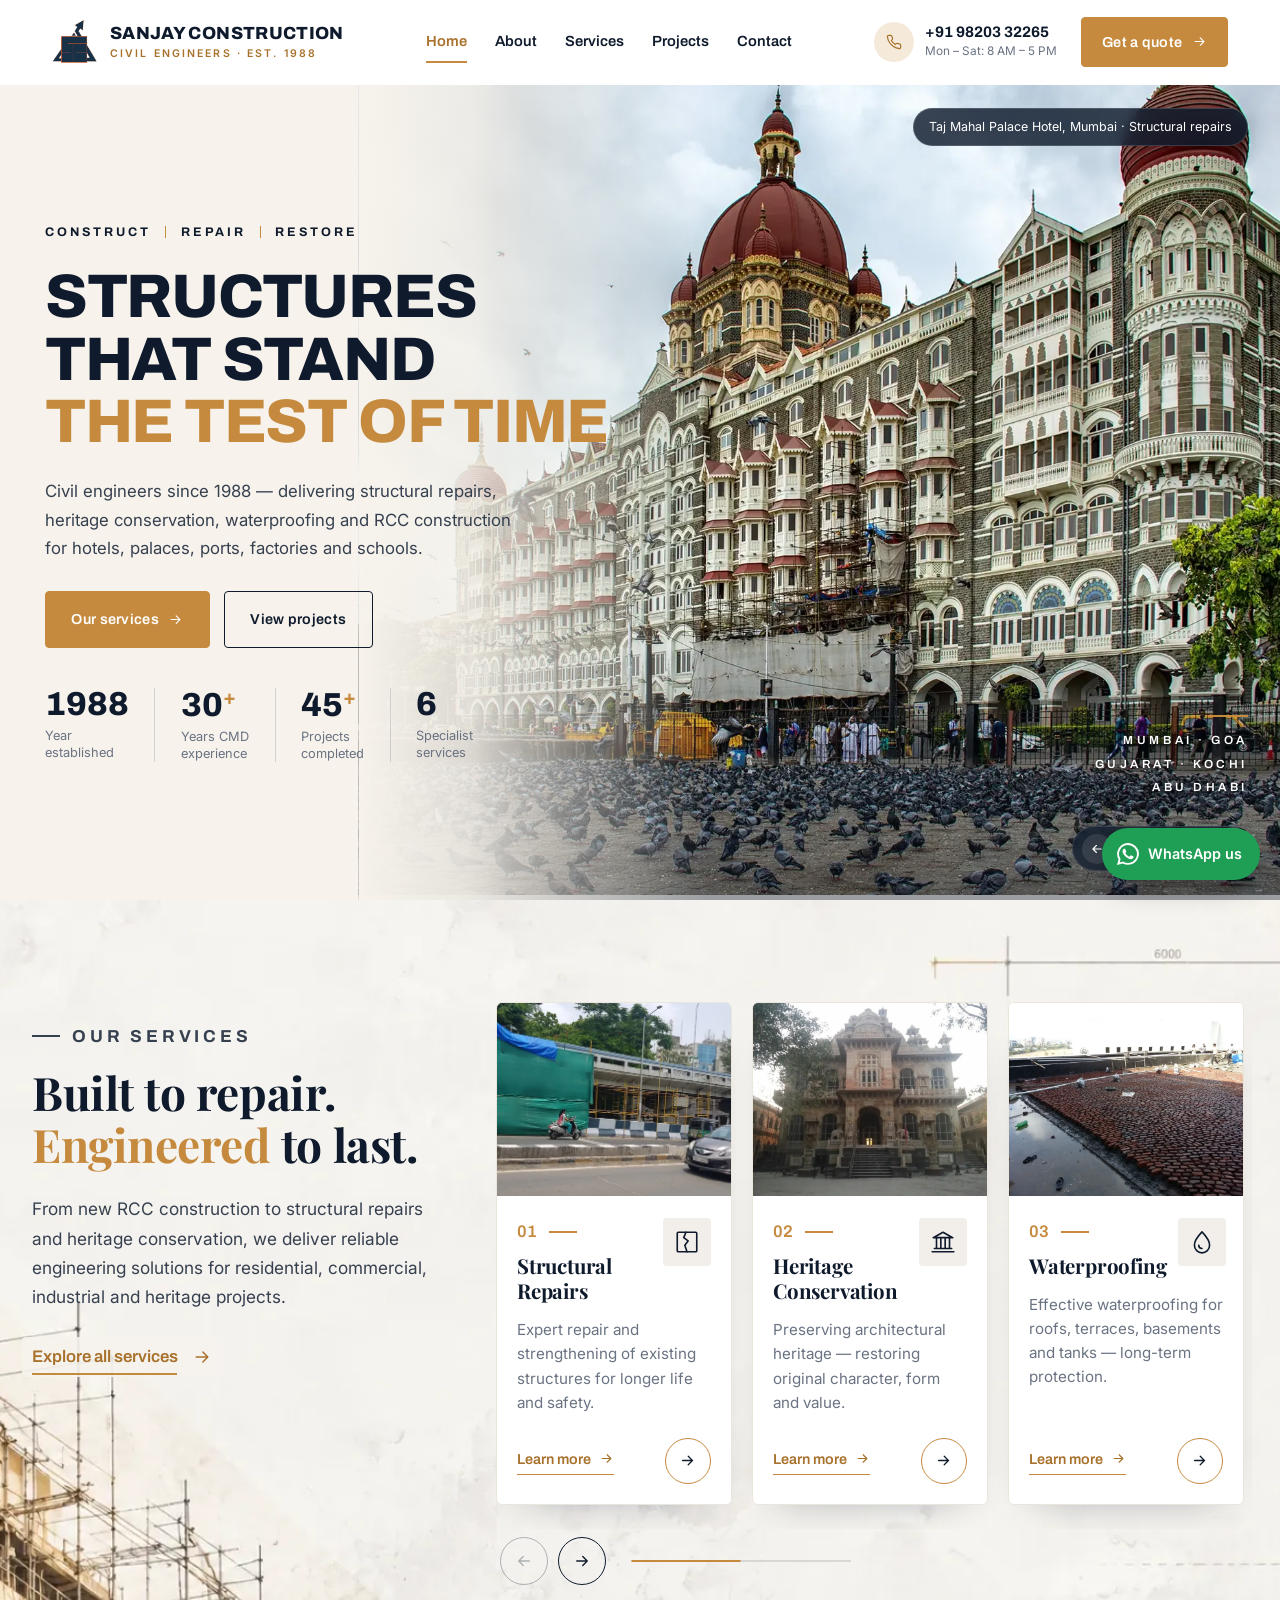
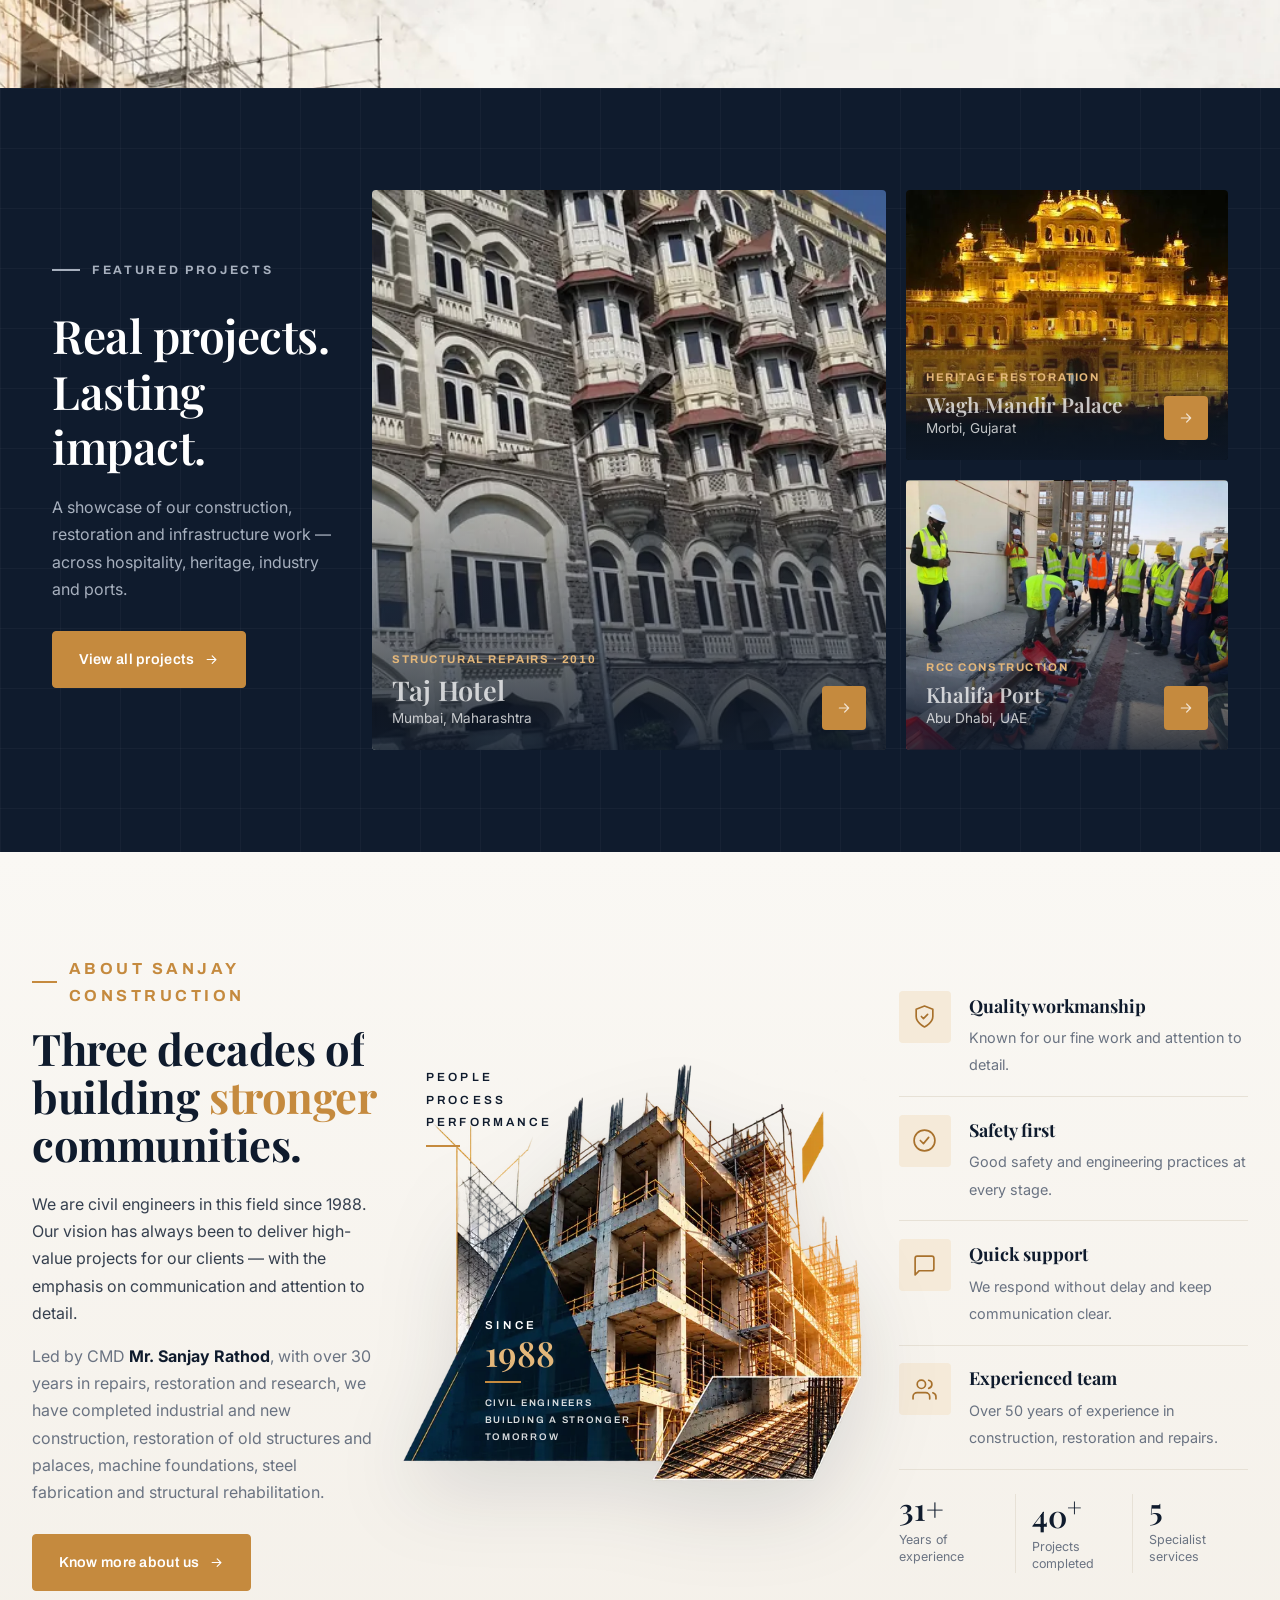
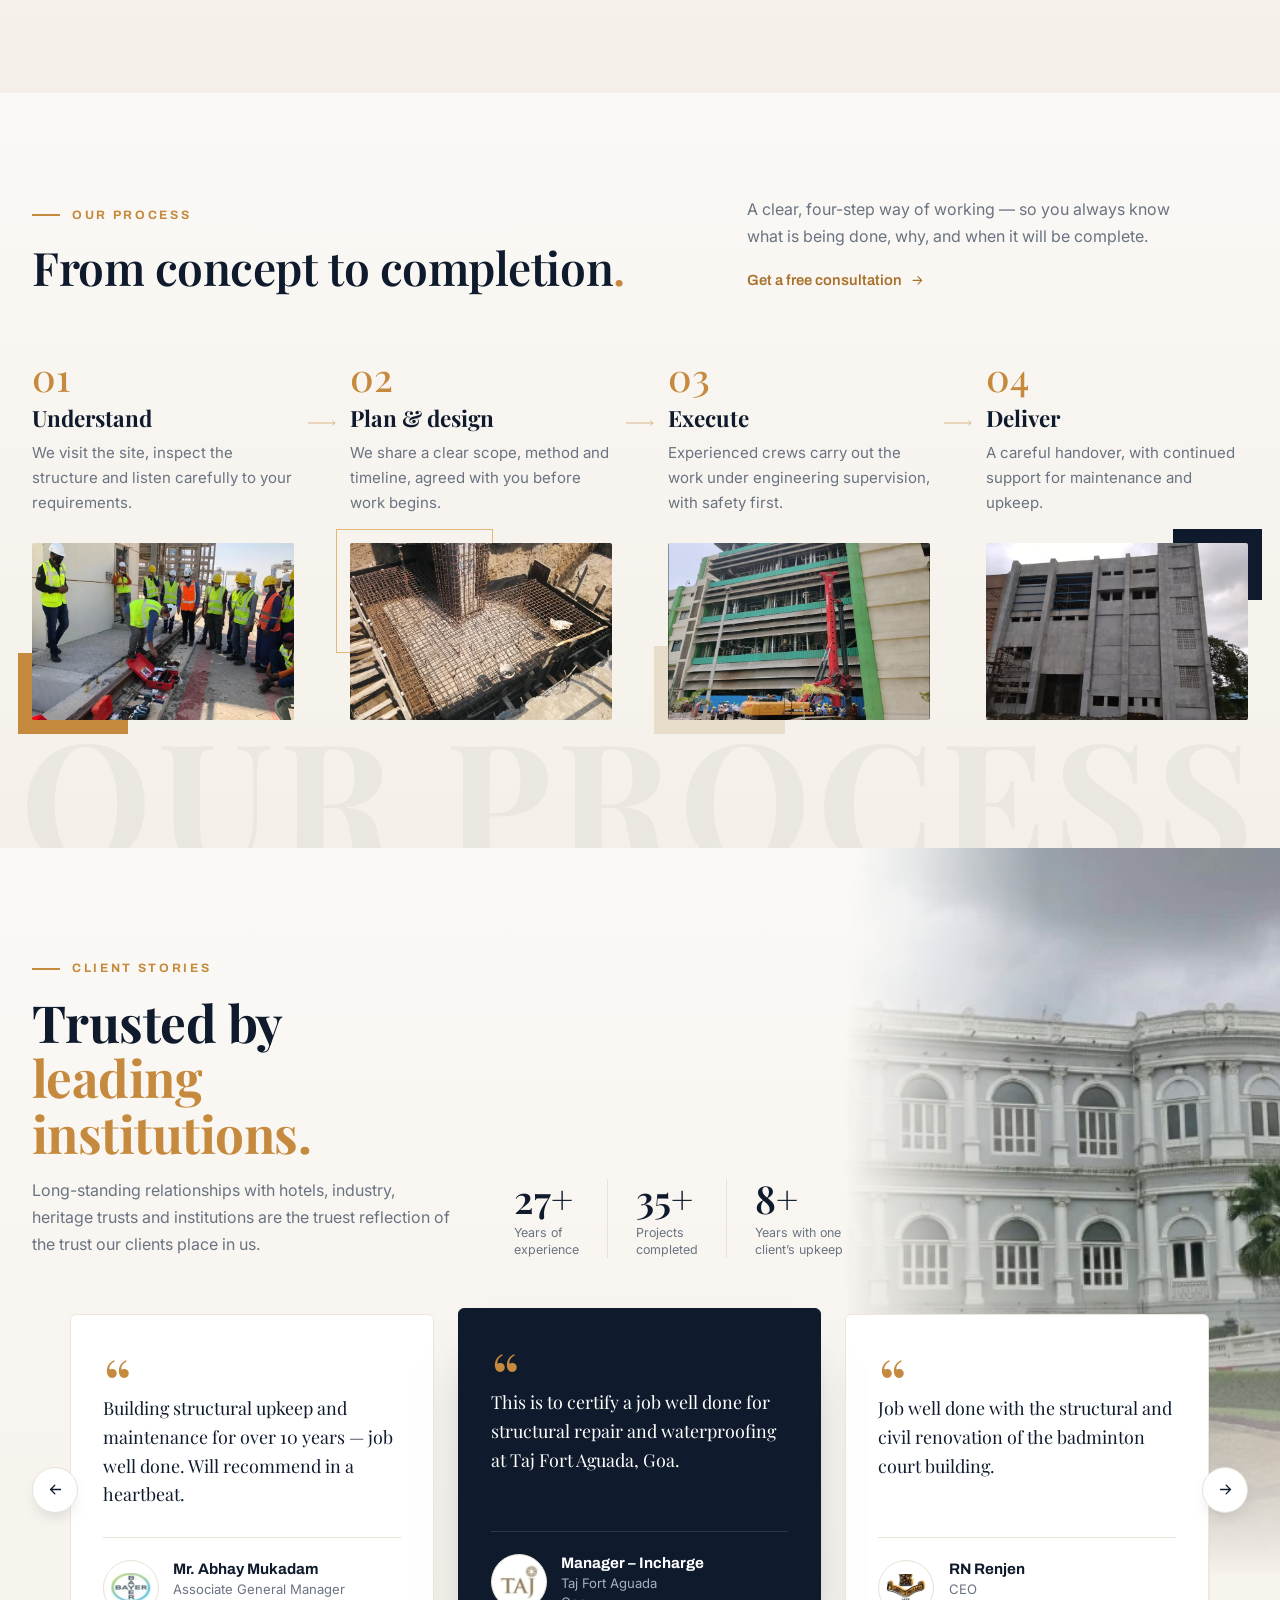
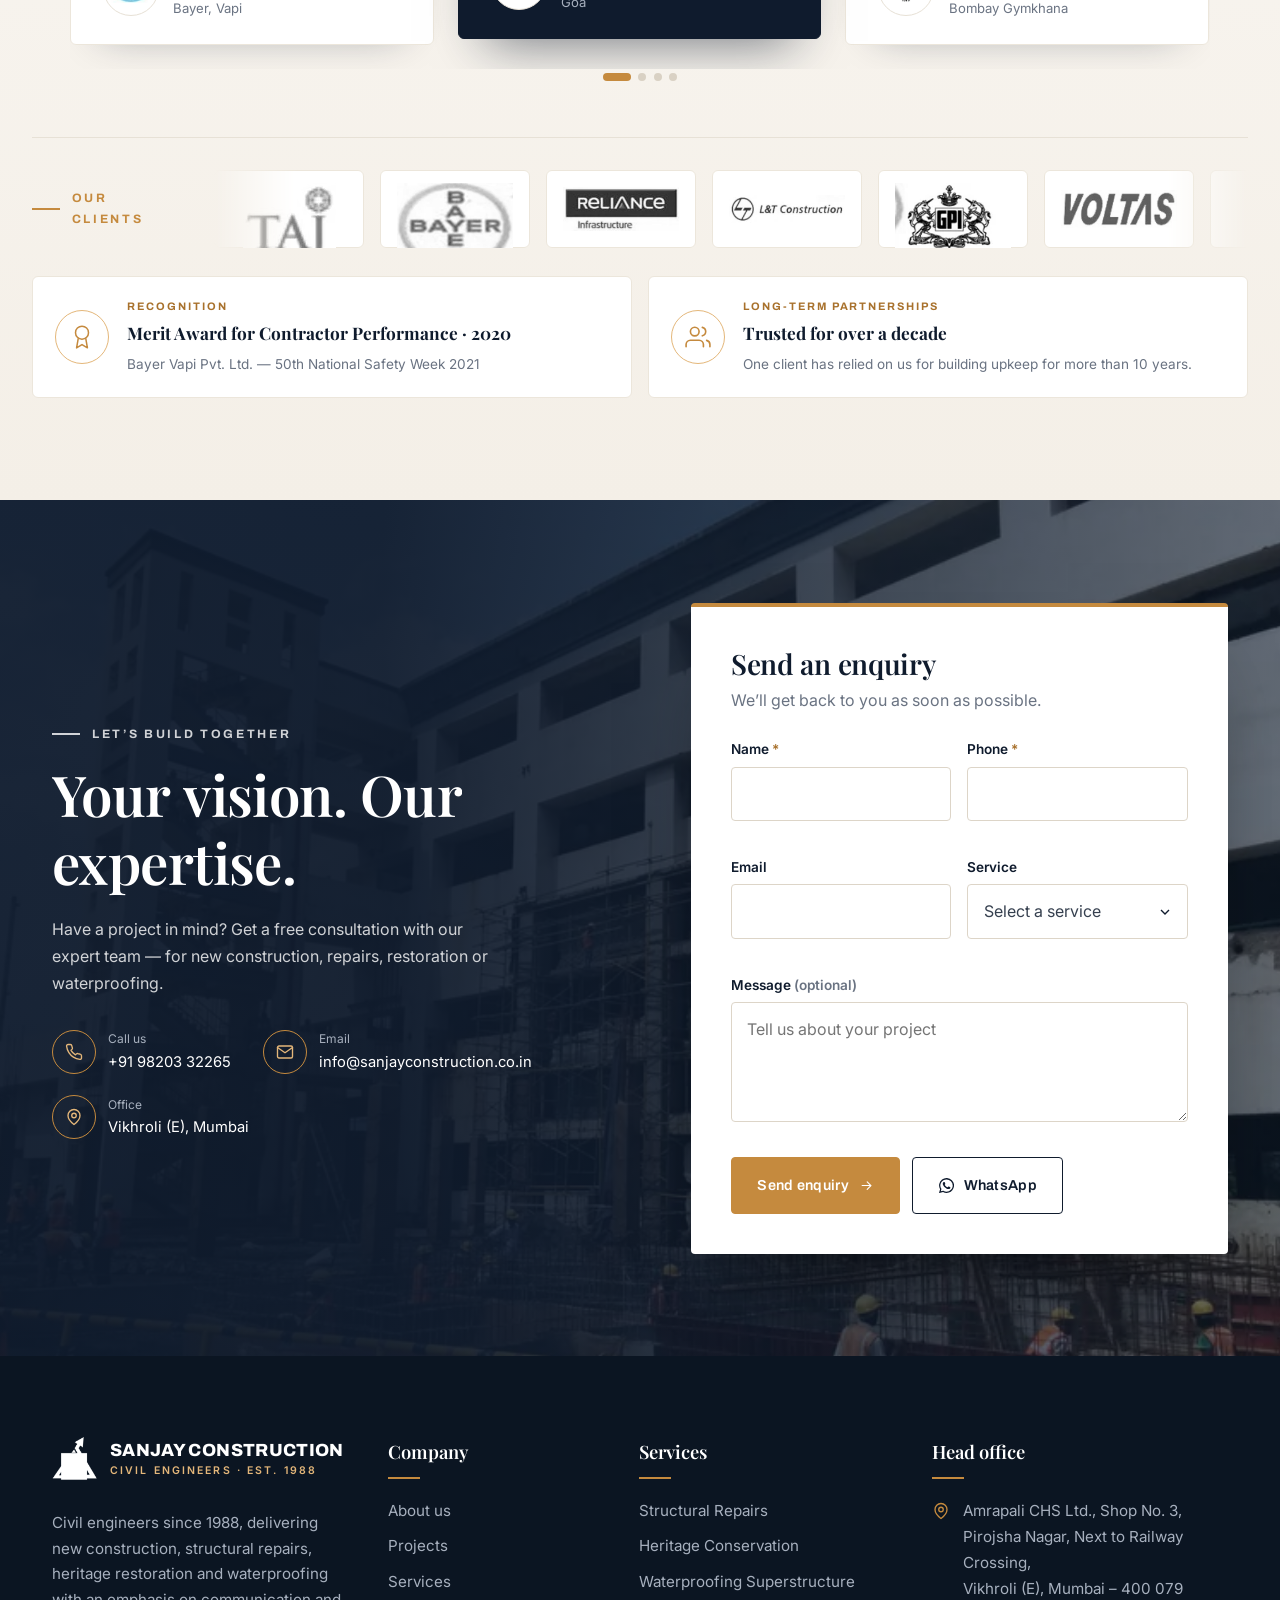
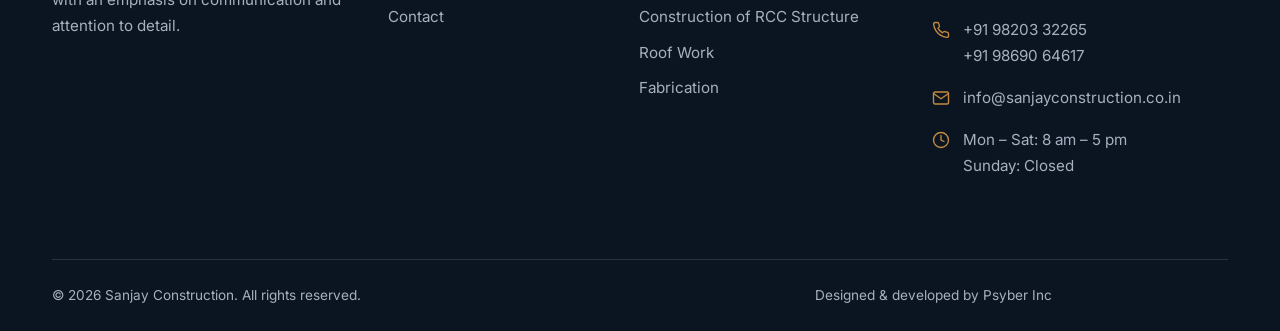
==== commit 6e24a66d: "Update hero section sliders, add new projects (Deutsche Bank, SEEPZ, Lodha NCP, Taj Falaknuma, Taj P" ====
--- a/index.html
+++ b/index.html
@@ -18,7 +18,7 @@
   <link rel="preconnect" href="https://fonts.gstatic.com" crossorigin>
   <link rel="stylesheet" href="https://fonts.googleapis.com/css2?family=Archivo:wght@500;600;700;800&family=Playfair+Display:wght@500;600;700&family=Inter:wght@400;500;600&display=swap">
   <script>if (!window.matchMedia("(prefers-reduced-motion: reduce)").matches) document.documentElement.classList.add("motion");</script>
-  <link rel="stylesheet" href="assets/css/style.css?v=34">
+  <link rel="stylesheet" href="assets/css/style.css?v=37">
   <link rel="preload" as="image" href="assets/img/projects/taj-mumbai.webp" imagesrcset="assets/img/projects/taj-mumbai-sm.webp 800w, assets/img/projects/taj-mumbai.webp 1600w" imagesizes="100vw">
   <script type="application/ld+json">
   {
@@ -116,11 +116,27 @@
 <main id="main">
 
   <!-- ============ HERO ============ -->
-  <section class="hero" aria-labelledby="hero-title">
-    <div class="hero__media" data-parallax="0.12">
-      <img src="assets/img/projects/taj-mumbai.webp" srcset="assets/img/projects/taj-mumbai-sm.webp 800w, assets/img/projects/taj-mumbai.webp 1600w" sizes="(min-width: 900px) 64vw, 100vw" alt="The Taj Hotel, Mumbai — structural repairs by Sanjay Construction" fetchpriority="high" width="1600" height="1190">
-    </div>
-    <p class="hero__caption">Taj Hotel, Mumbai · Structural repairs</p>
+  <section class="hero" aria-labelledby="hero-title" data-hero-slider>
+    <div class="hero__slider" data-parallax="0.12">
+      <div class="hero__slide is-active" data-caption="Taj Mahal Palace Hotel, Mumbai · Structural repairs" data-side="Mumbai · Goa<br>Gujarat · Kochi<br>Abu Dhabi">
+        <img src="assets/img/projects/taj-mumbai.webp" srcset="assets/img/projects/taj-mumbai-sm.webp 800w, assets/img/projects/taj-mumbai.webp 1600w" sizes="(min-width: 900px) 64vw, 100vw" alt="The Taj Mahal Palace, Mumbai — structural repairs by Sanjay Construction" fetchpriority="high" width="1600" height="1190">
+      </div>
+      <div class="hero__slide hero__slide--full" data-no-text="true" data-caption="Raj Bhavan Bunker Inauguration with the President of India &amp; CMD Sanjay Rathod" data-side="">
+        <img src="assets/img/hero-rajbhavan-dignitaries.webp" srcset="assets/img/hero-rajbhavan-dignitaries-sm.webp 700w, assets/img/hero-rajbhavan-dignitaries.webp 1024w" sizes="100vw" alt="Raj Bhavan Bunker Inauguration with the President of India, Governor, CM, and CMD Sanjay Rathod" loading="lazy" width="1024" height="397">
+      </div>
+      <div class="hero__slide hero__slide--hawamahal" data-theme="hawa-mockup" data-kicker="CIVIL ENGINEERS · EST. 1988" data-title-1="Preserving" data-title-2="heritage." data-title-3="Building<br>stronger tomorrow." data-lead="Delivering structural repairs, heritage conservation, waterproofing and RCC construction for buildings that last for generations." data-stat-exp-label="Years of<br>experience" data-caption="Hawa Mahal Palace, Paithan · Heritage Conservation" data-side="Paithan · Morbi<br>Surat · Mumbai<br>Silvassa">
+        <img src="assets/img/projects/pf-hawa-mahal-hero.webp" srcset="assets/img/projects/pf-hawa-mahal-hero-sm.webp 800w, assets/img/projects/pf-hawa-mahal-hero.webp 1024w" sizes="100vw" alt="Hawa Mahal Palace, Paithan — heritage conservation by Sanjay Construction" loading="lazy" width="1024" height="576">
+      </div>
+      <div class="hero__slide hero__slide--falaknuma" data-theme="falaknuma" data-kicker="CIVIL ENGINEERS · EST. 1988" data-title-1="Restoring History." data-title-2="" data-title-3="Building for Generations." data-lead="Expertise in structural repairs, heritage conservation, waterproofing and RCC construction for iconic buildings and institutions." data-stat-exp-label="Years of<br>experience" data-caption="Taj Falaknuma Palace, Hyderabad · Retrofitting &amp; Waterproofing" data-side="Hyderabad · Mumbai<br>Goa · Andaman<br>Abu Dhabi">
+        <img src="assets/img/projects/pf-taj-falaknuma-hero.webp" srcset="assets/img/projects/pf-taj-falaknuma-hero-sm.webp 800w, assets/img/projects/pf-taj-falaknuma-hero.webp 1024w" sizes="100vw" alt="Taj Falaknuma Palace, Hyderabad — retrofitting &amp; waterproofing by Sanjay Construction" loading="lazy" width="1024" height="409">
+      </div>
+    </div>
+    <p class="hero__caption" data-hero-caption>Taj Mahal Palace Hotel, Mumbai · Structural repairs</p>
+    <div class="hero__nav" aria-label="Hero slider controls">
+      <button class="hero__nav-btn hero__nav-btn--prev" type="button" data-hero-prev aria-label="Previous image"><svg aria-hidden="true" viewBox="0 0 24 24" fill="none" stroke="currentColor" stroke-width="2" stroke-linecap="round" stroke-linejoin="round"><path d="M19 12H5M11 18l-6-6 6-6"/></svg></button>
+      <div class="hero__dots" data-hero-dots></div>
+      <button class="hero__nav-btn hero__nav-btn--next" type="button" data-hero-next aria-label="Next image"><svg aria-hidden="true" viewBox="0 0 24 24" fill="none" stroke="currentColor" stroke-width="2" stroke-linecap="round" stroke-linejoin="round"><path d="M5 12h14M13 6l6 6-6 6"/></svg></button>
+    </div>
     <div class="container hero__inner">
       <div class="hero__content">
         <p class="hero__kicker">Construct <i></i> Repair <i></i> Restore</p>
@@ -135,14 +151,14 @@
           <a class="btn btn--outline" href="projects.html">View projects</a>
         </div>
         <div class="hero__stats">
-          <div class="hero__stat"><b data-count="1988" data-from="1950">1988</b><span>Year<br>established</span></div>
-          <div class="hero__stat"><b><span data-count="30">30</span><sup>+</sup></b><span>Years CMD<br>experience</span></div>
-          <div class="hero__stat"><b><span data-count="45">45</span><sup>+</sup></b><span>Projects<br>completed</span></div>
-          <div class="hero__stat"><b data-count="6">6</b><span>Specialist<br>services</span></div>
-        </div>
-      </div>
-    </div>
-    <p class="hero__side">Mumbai · Goa<br>Gujarat · Kochi<br>Abu Dhabi</p>
+          <div class="hero__stat hero__stat--est"><b data-count="1988" data-from="1950">1988</b><span>Year<br>established</span></div>
+          <div class="hero__stat hero__stat--exp"><b><span data-count="30">30</span><sup>+</sup></b><span class="hero__stat-label">Years CMD<br>experience</span></div>
+          <div class="hero__stat hero__stat--proj"><b><span data-count="45">45</span><sup>+</sup></b><span>Projects<br>completed</span></div>
+          <div class="hero__stat hero__stat--svc"><b data-count="6">6</b><span>Specialist<br>services</span></div>
+        </div>
+      </div>
+    </div>
+    <p class="hero__side" data-hero-side>Mumbai · Goa<br>Gujarat · Kochi<br>Abu Dhabi</p>
   </section>
 
   <!-- ============ SERVICES ============ -->
@@ -482,6 +498,6 @@
   <svg aria-hidden="true"><use href="#i-whatsapp"/></svg><span>WhatsApp us</span>
 </a>
 
-<script src="assets/js/main.js?v=23" defer></script>
+<script src="assets/js/main.js?v=37" defer></script>
 </body>
 </html>
--- a/assets/css/style.css
+++ b/assets/css/style.css
@@ -166,51 +166,240 @@
 
 /* ---------- Hero (home) ---------- */
 .hero { position: relative; background: var(--cream); overflow: hidden; padding-top: var(--header-h); }
-.hero__media { position: absolute; top: var(--header-h); right: 0; bottom: 0; width: 64%; overflow: hidden; }
-.hero__media img { width: 100%; height: 100%; object-fit: cover; transform: scale(1.12); }
-.hero__media::after { content: ""; position: absolute; inset: 0; background: linear-gradient(90deg, var(--cream) 0%, rgba(247,243,236,.85) 18%, rgba(247,243,236,0) 55%), linear-gradient(0deg, rgba(15,27,45,.35), transparent 40%); }
-.hero__inner { position: relative; min-height: calc(100vh - var(--header-h)); min-height: calc(100svh - var(--header-h)); display: flex; flex-direction: column; justify-content: center; padding-block: clamp(2.5rem, 5vw, 3.5rem); }
-.hero__content { max-width: 720px; }
+.hero__slider { position: absolute; top: var(--header-h); right: 0; bottom: 0; width: 72%; overflow: hidden; }
+.hero__slide { position: absolute; inset: 0; opacity: 0; visibility: hidden; transition: opacity 1s var(--ease), visibility 1s; }
+.hero__slide.is-active { opacity: 1; visibility: visible; z-index: 1; }
+.hero__slide img { width: 100%; height: 100%; object-fit: cover; transform: scale(1.06); transition: transform 6s ease-out; }
+.hero__slide.is-active img { transform: scale(1); }
+.hero__slide--full img { object-fit: contain; background: #0f1b2d; }
+.hero.is-no-text .hero__content { opacity: 0; pointer-events: none; transform: translateY(16px); }
+.hero.is-no-text .hero__slider { width: 100%; }
+.hero.is-no-text .hero__slider::after { opacity: 0; }
+.hero.is-no-text .hero__side { opacity: 0; }
+
+/* Hawa Mahal & Falaknuma Palace Hero Themes (Matches Mockups) */
+.hero.is-theme-hawa-mockup .hero__slider,
+.hero.is-theme-falaknuma .hero__slider {
+  width: 100%;
+}
+.hero.is-theme-hawa-mockup .hero__slider::after,
+.hero.is-theme-falaknuma .hero__slider::after {
+  background:
+    linear-gradient(90deg, rgba(8, 16, 28, 0.86) 0%, rgba(8, 16, 28, 0.70) 28%, rgba(8, 16, 28, 0.28) 54%, transparent 75%),
+    linear-gradient(0deg, rgba(8, 16, 28, 0.5) 0%, transparent 35%);
+}
+.hero.is-theme-hawa-mockup .hero__kicker,
+.hero.is-theme-falaknuma .hero__kicker {
+  font-family: var(--font-display);
+  font-size: 0.76rem;
+  font-weight: 700;
+  letter-spacing: 0.22em;
+  text-transform: uppercase;
+  color: #d49b4c;
+  display: flex;
+  align-items: center;
+  gap: 0.75rem;
+  margin-bottom: 1.25rem;
+}
+.hero.is-theme-hawa-mockup .hero__kicker::before,
+.hero.is-theme-falaknuma .hero__kicker::before {
+  content: "";
+  display: inline-block;
+  width: 26px;
+  height: 2px;
+  background: #d49b4c;
+  flex-shrink: 0;
+}
+.hero.is-theme-hawa-mockup .hero__kicker i,
+.hero.is-theme-falaknuma .hero__kicker i {
+  display: none;
+}
+.hero.is-theme-hawa-mockup .hero__title,
+.hero.is-theme-falaknuma .hero__title {
+  font-family: var(--font-serif);
+  font-weight: 600;
+  font-size: clamp(2.4rem, 4.8vw, 4.1rem);
+  line-height: 1.08;
+  letter-spacing: -0.015em;
+  text-transform: none;
+  color: #ffffff;
+}
+.hero.is-theme-hawa-mockup .hero__title .line,
+.hero.is-theme-falaknuma .hero__title .line {
+  overflow: visible;
+  text-transform: none;
+  padding-bottom: 0;
+}
+.hero.is-theme-hawa-mockup .hero__title .line > span,
+.hero.is-theme-falaknuma .hero__title .line > span {
+  text-transform: none;
+}
+.hero.is-theme-hawa-mockup .hero__title .gold,
+.hero.is-theme-falaknuma .hero__title .gold {
+  color: #d49b4c;
+}
+.hero.is-theme-hawa-mockup .hero__lead,
+.hero.is-theme-falaknuma .hero__lead {
+  color: rgba(255, 255, 255, 0.92);
+  font-size: 1.05rem;
+  line-height: 1.6;
+  max-width: 44ch;
+  margin-top: 1.4rem;
+  text-shadow: 0 1px 3px rgba(0, 0, 0, 0.35);
+}
+.hero.is-theme-hawa-mockup .btn--gold,
+.hero.is-theme-falaknuma .btn--gold {
+  background: #c58a3e;
+  border-color: #c58a3e;
+  color: #ffffff;
+  box-shadow: 0 8px 24px -6px rgba(197, 138, 62, 0.5);
+}
+.hero.is-theme-hawa-mockup .btn--gold:hover,
+.hero.is-theme-falaknuma .btn--gold:hover {
+  background: #b57a30;
+  border-color: #b57a30;
+}
+.hero.is-theme-hawa-mockup .btn--outline,
+.hero.is-theme-falaknuma .btn--outline {
+  background: rgba(255, 255, 255, 0.05);
+  border-color: rgba(255, 255, 255, 0.55);
+  color: #ffffff;
+  backdrop-filter: blur(4px);
+  -webkit-backdrop-filter: blur(4px);
+}
+.hero.is-theme-hawa-mockup .btn--outline:hover,
+.hero.is-theme-falaknuma .btn--outline:hover {
+  background: #ffffff;
+  border-color: #ffffff;
+  color: var(--navy);
+}
+
+/* Stats visibility: Hawa Mahal shows 2 stats (30+, 6), Falaknuma shows 3 stats (1988, 30+, 6) */
+.hero.is-theme-hawa-mockup .hero__stat--est {
+  display: none !important;
+}
+.hero.is-theme-hawa-mockup .hero__stat--proj,
+.hero.is-theme-falaknuma .hero__stat--proj {
+  display: none !important;
+}
+.hero.is-theme-hawa-mockup .hero__stats,
+.hero.is-theme-falaknuma .hero__stats {
+  display: flex;
+  align-items: center;
+  gap: 0;
+  margin-top: clamp(1.75rem, 3.5vw, 2.5rem);
+}
+.hero.is-theme-hawa-mockup .hero__stat,
+.hero.is-theme-falaknuma .hero__stat {
+  padding-right: 1.85rem;
+  margin-right: 1.85rem;
+  border-right: 1px solid rgba(255, 255, 255, 0.25);
+}
+.hero.is-theme-hawa-mockup .hero__stat:last-child,
+.hero.is-theme-falaknuma .hero__stat:last-child,
+.hero.is-theme-hawa-mockup .hero__stat--svc,
+.hero.is-theme-falaknuma .hero__stat--svc {
+  border-right: none;
+  padding-right: 0;
+  margin-right: 0;
+}
+.hero.is-theme-hawa-mockup .hero__stat b,
+.hero.is-theme-falaknuma .hero__stat b {
+  color: #ffffff;
+  font-family: var(--font-display);
+  font-weight: 700;
+  font-size: clamp(2rem, 3vw, 2.6rem);
+  line-height: 1;
+}
+.hero.is-theme-hawa-mockup .hero__stat b sup,
+.hero.is-theme-falaknuma .hero__stat b sup {
+  color: #ffffff;
+  font-size: 0.65em;
+  font-weight: 600;
+}
+.hero.is-theme-hawa-mockup .hero__stat > span,
+.hero.is-theme-falaknuma .hero__stat > span {
+  color: rgba(255, 255, 255, 0.85);
+  font-size: 0.82rem;
+  font-weight: 500;
+  line-height: 1.35;
+  margin-top: 0.4rem;
+}
+.hero.is-theme-hawa-mockup .hero__caption,
+.hero.is-theme-falaknuma .hero__caption {
+  background: rgba(8, 16, 28, 0.85);
+  color: #ffffff;
+  border-color: rgba(255, 255, 255, 0.2);
+}
+.hero.is-theme-hawa-mockup .hero__side,
+.hero.is-theme-falaknuma .hero__side {
+  color: #ffffff;
+  text-shadow: 0 2px 6px rgba(0, 0, 0, 0.7);
+}
+.hero.is-theme-hawa-mockup .hero__side::before,
+.hero.is-theme-falaknuma .hero__side::before {
+  background: #d49b4c;
+}
+
+.hero__slider::after { content: ""; position: absolute; inset: 0; z-index: 2; pointer-events: none; background: linear-gradient(90deg, var(--cream) 0%, rgba(247,243,236,.88) 12%, rgba(247,243,236,0) 38%), linear-gradient(0deg, rgba(15,27,45,.4), transparent 35%); transition: opacity .6s, background .6s; }
+.hero__inner { position: relative; z-index: 3; max-width: 1720px; width: 100%; margin-inline: auto; padding-inline: clamp(1.25rem, 3.5vw, 3.5rem); min-height: calc(100vh - var(--header-h)); min-height: calc(100svh - var(--header-h)); display: flex; flex-direction: column; justify-content: center; padding-block: clamp(2.5rem, 5vw, 3.5rem); }
+.hero__content { max-width: 580px; margin-left: 0; transition: opacity .5s var(--ease), transform .5s var(--ease); }
 .hero__kicker { display: flex; flex-wrap: wrap; gap: .5rem .9rem; align-items: center; font-family: var(--font-display); font-size: .78rem; font-weight: 700; letter-spacing: .24em; text-transform: uppercase; color: var(--navy); margin-bottom: 1.5rem; }
 .hero__kicker i { width: 1px; height: 12px; background: var(--gold); }
-.hero__title { font-family: var(--font-display); font-weight: 800; font-size: clamp(2.4rem, 5.2vw, 4.6rem); line-height: .98; letter-spacing: -.02em; text-transform: uppercase; color: var(--navy); }
+.hero__title { font-family: var(--font-display); font-weight: 800; font-size: clamp(2.3rem, 4.8vw, 4.2rem); line-height: .98; letter-spacing: -.02em; text-transform: uppercase; color: var(--navy); }
 .hero__title .line { display: block; overflow: hidden; padding-bottom: .04em; }
 .hero__title .line > span { display: block; transform: translateY(110%); }
 .hero__title .gold { color: var(--gold); }
-.hero__lead { max-width: 48ch; margin-top: 1.5rem; font-size: 1.08rem; color: var(--text); }
-.hero__actions { display: flex; flex-wrap: wrap; gap: .85rem; margin-top: 2rem; }
-.hero__stats { display: grid; grid-template-columns: repeat(2, auto); justify-content: start; gap: 1.25rem 0; margin-top: clamp(2rem, 4vw, 2.75rem); }
+.hero__lead { max-width: 44ch; margin-top: 1.4rem; font-size: 1.05rem; color: var(--text); }
+.hero__actions { display: flex; flex-wrap: wrap; gap: .85rem; margin-top: 1.75rem; }
+.hero__stats { display: grid; grid-template-columns: repeat(2, auto); justify-content: start; gap: 1.25rem 0; margin-top: clamp(1.75rem, 3.5vw, 2.5rem); }
 @media (min-width: 640px) { .hero__stats { grid-template-columns: repeat(4, auto); } }
-.hero__stat { padding-right: clamp(1.25rem, 2.5vw, 2.25rem); margin-right: clamp(1.25rem, 2.5vw, 2.25rem); border-right: 1px solid rgba(15,27,45,.15); }
+.hero__stat { padding-right: clamp(1rem, 2vw, 1.75rem); margin-right: clamp(1rem, 2vw, 1.75rem); border-right: 1px solid rgba(15,27,45,.15); }
 .hero__stat:last-child { border-right: 0; margin-right: 0; }
 @media (max-width: 639px) { .hero__stat:nth-child(2) { border-right: 0; } }
 .hero__stat b { display: block; font-family: var(--font-display); font-weight: 800; font-size: clamp(1.7rem, 2.6vw, 2.3rem); color: var(--navy); line-height: 1; }
 .hero__stat b sup { color: var(--gold); font-size: .6em; }
 .hero__stat > span { display: block; margin-top: .35rem; font-size: .8rem; color: var(--muted); line-height: 1.35; }
-.hero__side { position: absolute; right: var(--gutter); bottom: 6.5rem; color: #fff; font-family: var(--font-display); font-size: .74rem; font-weight: 600; letter-spacing: .3em; text-transform: uppercase; text-align: right; line-height: 2; }
+.hero__side { position: absolute; right: var(--gutter); bottom: 5.5rem; z-index: 3; color: #fff; font-family: var(--font-display); font-size: .74rem; font-weight: 600; letter-spacing: .3em; text-transform: uppercase; text-align: right; line-height: 2; transition: opacity .4s; text-shadow: 0 1px 4px rgba(0,0,0,.6); }
 .hero__side::before { content: ""; display: block; width: 40px; height: 2px; background: var(--gold); margin: 0 0 .75rem auto; }
-.hero__caption { position: absolute; right: var(--gutter); top: calc(var(--header-h) + 1.5rem); background: rgba(15,27,45,.75); color: #fff; font-size: .78rem; padding: .45rem .85rem; border-radius: 999px; backdrop-filter: blur(6px); }
+.hero__caption { position: absolute; right: var(--gutter); top: calc(var(--header-h) + 1.5rem); z-index: 3; background: rgba(15,27,45,.82); color: #fff; font-size: .78rem; padding: .45rem .95rem; border-radius: 999px; backdrop-filter: blur(6px); border: 1px solid rgba(255,255,255,.15); transition: opacity .4s; }
+
+/* Hero slider navigation */
+.hero__nav { position: absolute; right: var(--gutter); bottom: 1.8rem; z-index: 4; display: flex; align-items: center; gap: .75rem; background: rgba(15,27,45,.75); padding: .4rem .6rem; border-radius: 999px; backdrop-filter: blur(8px); border: 1px solid rgba(255,255,255,.12); }
+.hero__nav-btn { width: 30px; height: 30px; border-radius: 50%; border: 0; background: rgba(255,255,255,.1); color: #fff; display: grid; place-items: center; cursor: pointer; transition: background .25s, color .25s; padding: 0; }
+.hero__nav-btn:hover { background: var(--gold); }
+.hero__nav-btn svg { width: 14px; height: 14px; }
+.hero__dots { display: flex; align-items: center; gap: .45rem; padding-inline: .2rem; }
+.hero__dot { width: 7px; height: 7px; border-radius: 999px; border: 0; background: rgba(255,255,255,.4); padding: 0; cursor: pointer; transition: width .3s var(--ease), background .3s; }
+.hero__dot.is-active { width: 22px; background: var(--gold); }
 
 /* hero intro animation */
-.is-loaded .hero__media img { transform: scale(1); transition: transform 2.6s var(--ease); }
-.hero__media { clip-path: inset(0 0 0 100%); }
-.is-loaded .hero__media { clip-path: inset(0 0 0 0); transition: clip-path 1.4s var(--ease); }
+.hero__slider { clip-path: inset(0 0 0 100%); }
+.is-loaded .hero__slider { clip-path: inset(0 0 0 0); transition: clip-path 1.4s var(--ease); }
 .is-loaded .hero__title .line > span { transform: none; transition: transform 1s var(--ease); }
 .is-loaded .hero__title .line:nth-child(2) > span { transition-delay: .12s; }
 .is-loaded .hero__title .line:nth-child(3) > span { transition-delay: .24s; }
-.hero__kicker, .hero__lead, .hero__actions, .hero__stats, .hero__side, .hero__caption { opacity: 0; transform: translateY(16px); }
-.is-loaded .hero__kicker, .is-loaded .hero__lead, .is-loaded .hero__actions, .is-loaded .hero__stats, .is-loaded .hero__side, .is-loaded .hero__caption { opacity: 1; transform: none; transition: opacity .9s var(--ease), transform .9s var(--ease); }
+.hero__kicker, .hero__lead, .hero__actions, .hero__stats, .hero__side, .hero__caption, .hero__nav { opacity: 0; transform: translateY(16px); }
+.is-loaded .hero__kicker, .is-loaded .hero__lead, .is-loaded .hero__actions, .is-loaded .hero__stats, .is-loaded .hero__side, .is-loaded .hero__caption, .is-loaded .hero__nav { opacity: 1; transform: none; transition: opacity .9s var(--ease), transform .9s var(--ease); }
 .is-loaded .hero__lead { transition-delay: .4s; }
 .is-loaded .hero__actions { transition-delay: .5s; }
 .is-loaded .hero__stats { transition-delay: .6s; }
-.is-loaded .hero__side, .is-loaded .hero__caption { transition-delay: 1s; }
+.is-loaded .hero__side, .is-loaded .hero__caption, .is-loaded .hero__nav { transition-delay: 1s; }
 
 @media (max-width: 900px) {
-  .hero__media { position: relative; top: 0; width: 100%; height: 56vw; min-height: 260px; }
-  .hero__media::after { background: linear-gradient(0deg, var(--cream) 0%, rgba(247,243,236,0) 45%); }
+  .hero__slider { position: relative; top: 0; width: 100%; height: 60vw; min-height: 280px; }
+  .hero__slider::after { background: linear-gradient(0deg, var(--cream) 0%, rgba(247,243,236,0) 45%); }
   .hero__inner { min-height: 0; padding-top: .5rem; margin-top: -1rem; }
   .hero__side { display: none; }
   .hero__caption { top: calc(var(--header-h) + 1rem); }
+  .hero__nav { bottom: 1rem; right: var(--gutter); }
+
+  .hero.is-theme-hawa-mockup,
+  .hero.is-theme-falaknuma { background: #0c1624; }
+  .hero.is-theme-hawa-mockup .hero__slider::after,
+  .hero.is-theme-falaknuma .hero__slider::after { background: linear-gradient(0deg, #0c1624 0%, rgba(12, 22, 36, 0.2) 60%, transparent 100%); }
+  .hero.is-theme-hawa-mockup .hero__inner,
+  .hero.is-theme-falaknuma .hero__inner { padding-top: 1.5rem; }
 }
 
 /* ---------- Page banner (inner pages) ---------- */
@@ -278,6 +467,7 @@
 @media (min-width: 1100px) { .proj-hero__side { display: block; position: absolute; right: var(--gutter); top: 50%; transform: translateY(-50%); margin: 0; font-family: var(--font-display); font-size: .7rem; font-weight: 600; letter-spacing: .28em; line-height: 2; text-transform: uppercase; color: var(--navy); } }
 
 .proj-gallery { background: #fff; padding-top: clamp(2rem, 4vw, 3rem); }
+.proj-gallery .container--wide { max-width: 1720px; padding-inline: clamp(1rem, 2.5vw, 2.5rem); }
 .filters { display: flex; flex-wrap: wrap; gap: .6rem; margin-bottom: 1.75rem; }
 .filter { padding: .6rem 1.15rem; border: 1px solid var(--line); border-radius: 4px; background: #fff; cursor: pointer; font-family: var(--font-display); font-weight: 600; font-size: .86rem; color: var(--navy); transition: all .25s; }
 .filter:hover { border-color: var(--gold); color: var(--gold-dark); }
